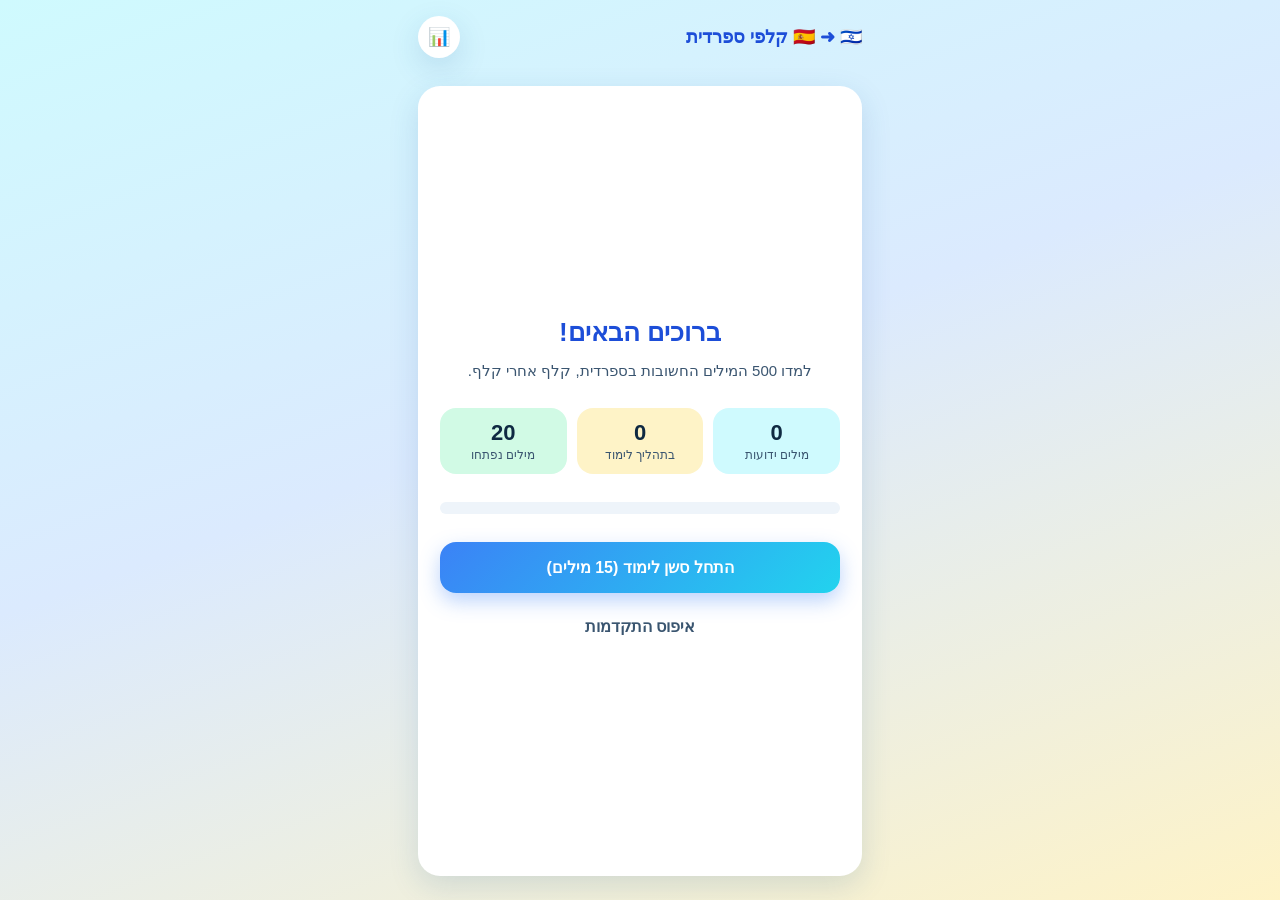
==== index.html @ e7d48651 "Add Spanish pronunciation via text-to-speech Each card now reads the Spanish word aloud automaticall" ====
<!DOCTYPE html>
<html lang="he" dir="rtl">
<head>
<meta charset="UTF-8">
<meta name="viewport" content="width=device-width, initial-scale=1.0, maximum-scale=1.0, user-scalable=no, viewport-fit=cover">
<meta name="theme-color" content="#2196F3">
<meta name="mobile-web-app-capable" content="yes">
<meta name="apple-mobile-web-app-capable" content="yes">
<meta name="apple-mobile-web-app-status-bar-style" content="black-translucent">
<meta name="apple-mobile-web-app-title" content="קלפי ספרדית">
<title>קלפי ספרדית - למידת 500 מילים</title>
<link rel="manifest" href="manifest.json">
<link rel="icon" href="icons/icon-192.png" type="image/png">
<link rel="apple-touch-icon" href="icons/icon-192.png">
<link rel="stylesheet" href="css/style.css">
</head>
<body>

<div id="app">

  <header class="topbar">
    <div class="brand">🇪🇸 ➜ 🇮🇱 קלפי ספרדית</div>
    <button id="statsBtn" class="icon-btn" aria-label="סטטיסטיקה">📊</button>
  </header>

  <!-- Home / start screen -->
  <section id="screen-home" class="screen active">
    <div class="hero-card">
      <h1>ברוכים הבאים!</h1>
      <p>למדו 500 המילים החשובות בספרדית, קלף אחרי קלף.</p>
      <div class="home-stats">
        <div class="stat-pill pill-cyan">
          <span class="stat-num" id="homeMastered">0</span>
          <span class="stat-label">מילים ידועות</span>
        </div>
        <div class="stat-pill pill-yellow">
          <span class="stat-num" id="homeInProgress">0</span>
          <span class="stat-label">בתהליך לימוד</span>
        </div>
        <div class="stat-pill pill-green">
          <span class="stat-num" id="homeUnlocked">0</span>
          <span class="stat-label">מילים נפתחו</span>
        </div>
      </div>
      <div class="progress-track" aria-hidden="true">
        <div class="progress-fill" id="homeProgressFill"></div>
      </div>
      <button id="startSessionBtn" class="btn btn-primary btn-big">התחל סשן לימוד (15 מילים)</button>
      <button id="resetBtn" class="btn btn-ghost">איפוס התקדמות</button>
    </div>
  </section>

  <!-- Session screen -->
  <section id="screen-session" class="screen">
    <div class="session-topline">
      <button id="exitSessionBtn" class="icon-btn" aria-label="יציאה">✕</button>
      <div class="session-progress-wrap">
        <div class="session-progress-track">
          <div class="session-progress-fill" id="sessionProgressFill"></div>
        </div>
        <div class="session-progress-text"><span id="sessionDone">0</span>/<span id="sessionTotal">15</span> הושלמו</div>
      </div>
      <div class="streak-badge" id="streakBadge">🔥 0</div>
    </div>

    <div class="card-stage">
      <div class="flashcard" id="flashcard">
        <div class="card-face card-front">
          <span class="card-lang-tag tag-blue">ES</span>
          <button id="speakBtn" class="speak-btn" aria-label="השמע הגייה">🔊</button>
          <div class="card-word" id="wordEs">palabra</div>
          <div class="tap-hint">הקש כדי לראות את התרגום 👆</div>
        </div>
        <div class="card-face card-back">
          <span class="card-lang-tag tag-yellow">HE</span>
          <div class="card-word" id="wordHe">מילה</div>
          <div class="card-mastery" id="cardMastery"></div>
        </div>
      </div>
    </div>

    <div class="answer-buttons" id="answerButtons">
      <button id="btnWrong" class="btn btn-wrong">❌ טעיתי</button>
      <button id="btnCorrect" class="btn btn-correct">✅ ידעתי!</button>
    </div>
  </section>

  <!-- Session complete screen -->
  <section id="screen-complete" class="screen">
    <div class="hero-card complete-card">
      <div class="complete-emoji">🎉</div>
      <h1>כל הכבוד!</h1>
      <p>סיימת סשן לימוד של 15 מילים.</p>
      <div class="home-stats">
        <div class="stat-pill pill-green">
          <span class="stat-num" id="doneCorrectFirst">0</span>
          <span class="stat-label">נכון בפעם הראשונה</span>
        </div>
        <div class="stat-pill pill-cyan">
          <span class="stat-num" id="doneMasteredNow">0</span>
          <span class="stat-label">מילים חדשות שנלמדו לגמרי</span>
        </div>
      </div>
      <button id="nextSessionBtn" class="btn btn-primary btn-big">סשן נוסף</button>
      <button id="backHomeBtn" class="btn btn-ghost">חזרה למסך הבית</button>
    </div>
  </section>

  <!-- Stats modal -->
  <div id="statsModal" class="modal">
    <div class="modal-card">
      <button id="closeStats" class="icon-btn modal-close" aria-label="סגור">✕</button>
      <h2>ההתקדמות שלי</h2>
      <div class="stats-grid" id="statsGrid"></div>
      <div class="legend">
        <span><i class="dot dot-green"></i> ידוע (5/5)</span>
        <span><i class="dot dot-yellow"></i> בתהליך</span>
        <span><i class="dot dot-blue"></i> טרם נפתח</span>
      </div>
    </div>
  </div>

</div>

<script src="js/words.js"></script>
<script src="js/app.js"></script>
</body>
</html>
---- css/style.css ----
:root {
  --cyan: #22d3ee;
  --cyan-light: #cffafe;
  --blue: #3b82f6;
  --blue-light: #dbeafe;
  --blue-dark: #1d4ed8;
  --yellow: #fbbf24;
  --yellow-light: #fef3c7;
  --amber: #f59e0b;
  --green: #34d399;
  --green-light: #d1fae5;
  --green-dark: #059669;
  --ink: #0f2942;
  --ink-soft: #3a5570;
  --white: #ffffff;
  --radius: 22px;
  --shadow: 0 10px 30px rgba(30, 90, 150, 0.15);
}

* { box-sizing: border-box; }

html, body {
  margin: 0;
  padding: 0;
  height: 100%;
  overscroll-behavior: none;
  -webkit-tap-highlight-color: transparent;
}

body {
  font-family: "Segoe UI", "Assistant", "Heebo", Arial, sans-serif;
  background: linear-gradient(160deg, var(--cyan-light) 0%, var(--blue-light) 45%, var(--yellow-light) 100%);
  color: var(--ink);
  min-height: 100vh;
  min-height: 100dvh;
  direction: rtl;
}

#app {
  max-width: 480px;
  margin: 0 auto;
  min-height: 100vh;
  min-height: 100dvh;
  display: flex;
  flex-direction: column;
  padding: env(safe-area-inset-top) env(safe-area-inset-right) env(safe-area-inset-bottom) env(safe-area-inset-left);
}

.topbar {
  display: flex;
  align-items: center;
  justify-content: space-between;
  padding: 16px 18px 6px;
}

.brand {
  font-weight: 800;
  font-size: 18px;
  color: var(--blue-dark);
}

.icon-btn {
  background: var(--white);
  border: none;
  border-radius: 50%;
  width: 42px;
  height: 42px;
  font-size: 18px;
  box-shadow: var(--shadow);
  cursor: pointer;
  display: flex;
  align-items: center;
  justify-content: center;
}

.screen {
  display: none;
  flex: 1;
  flex-direction: column;
  padding: 10px 18px 24px;
}
.screen.active { display: flex; }

.hero-card {
  background: var(--white);
  border-radius: var(--radius);
  box-shadow: var(--shadow);
  padding: 28px 22px;
  margin-top: 12px;
  text-align: center;
  flex: 1;
  display: flex;
  flex-direction: column;
  justify-content: center;
  gap: 14px;
}

.hero-card h1 { margin: 0; font-size: 26px; color: var(--blue-dark); }
.hero-card p { margin: 0 0 6px; color: var(--ink-soft); font-size: 15px; }

.home-stats {
  display: flex;
  gap: 10px;
  justify-content: center;
  flex-wrap: wrap;
  margin: 8px 0;
}

.stat-pill {
  flex: 1;
  min-width: 96px;
  border-radius: 16px;
  padding: 12px 8px;
  display: flex;
  flex-direction: column;
  align-items: center;
  gap: 2px;
}
.pill-cyan { background: var(--cyan-light); }
.pill-yellow { background: var(--yellow-light); }
.pill-green { background: var(--green-light); }

.stat-num { font-size: 22px; font-weight: 800; color: var(--ink); }
.stat-label { font-size: 12px; color: var(--ink-soft); }

.progress-track {
  height: 12px;
  background: #eef4fa;
  border-radius: 8px;
  overflow: hidden;
  margin: 6px 0 14px;
}
.progress-fill {
  height: 100%;
  width: 0%;
  background: linear-gradient(90deg, var(--cyan), var(--green));
  border-radius: 8px;
  transition: width .5s ease;
}

.btn {
  border: none;
  border-radius: 16px;
  padding: 16px 20px;
  font-size: 16px;
  font-weight: 700;
  cursor: pointer;
  transition: transform .12s ease, filter .12s ease;
}
.btn:active { transform: scale(0.97); }

.btn-primary {
  background: linear-gradient(135deg, var(--blue), var(--cyan));
  color: var(--white);
  box-shadow: 0 8px 20px rgba(59,130,246,0.35);
}
.btn-big { width: 100%; }

.btn-ghost {
  background: transparent;
  color: var(--ink-soft);
  font-weight: 600;
  padding: 10px;
}

/* Session screen */
.session-topline {
  display: flex;
  align-items: center;
  gap: 10px;
  margin: 6px 0 18px;
}

.session-progress-wrap { flex: 1; }
.session-progress-track {
  height: 10px;
  background: var(--white);
  border-radius: 8px;
  overflow: hidden;
  box-shadow: inset 0 0 0 1px rgba(0,0,0,0.04);
}
.session-progress-fill {
  height: 100%;
  width: 0%;
  background: linear-gradient(90deg, var(--green), var(--cyan));
  transition: width .4s ease;
}
.session-progress-text {
  font-size: 12px;
  color: var(--ink-soft);
  margin-top: 4px;
  text-align: center;
}

.streak-badge {
  background: var(--yellow-light);
  color: #92400e;
  font-weight: 800;
  border-radius: 14px;
  padding: 8px 12px;
  font-size: 14px;
  white-space: nowrap;
}

.card-stage {
  flex: 1;
  display: flex;
  align-items: center;
  justify-content: center;
  perspective: 1200px;
  min-height: 320px;
}

.flashcard {
  width: 100%;
  max-width: 340px;
  height: 320px;
  position: relative;
  transform-style: preserve-3d;
  transition: transform .5s cubic-bezier(.4,.2,.2,1);
  cursor: pointer;
}
.flashcard.flipped { transform: rotateY(180deg); }
.flashcard.no-transition { transition: none; }

.card-face {
  position: absolute;
  inset: 0;
  border-radius: var(--radius);
  backface-visibility: hidden;
  display: flex;
  flex-direction: column;
  align-items: center;
  justify-content: center;
  padding: 24px;
  box-shadow: var(--shadow);
  text-align: center;
}

.card-front {
  background: linear-gradient(160deg, var(--blue) 0%, var(--cyan) 100%);
  color: var(--white);
}
.card-back {
  background: linear-gradient(160deg, var(--green) 0%, var(--yellow) 100%);
  color: #123;
  transform: rotateY(180deg);
}

.card-lang-tag {
  position: absolute;
  top: 18px;
  right: 18px;
  font-size: 12px;
  font-weight: 800;
  padding: 4px 10px;
  border-radius: 20px;
  background: rgba(255,255,255,0.35);
  letter-spacing: 1px;
}

.card-word {
  font-size: 34px;
  font-weight: 800;
  line-height: 1.3;
  word-break: break-word;
}

.speak-btn {
  position: absolute;
  top: 16px;
  left: 18px;
  border: none;
  background: rgba(255,255,255,0.35);
  color: inherit;
  font-size: 20px;
  width: 42px;
  height: 42px;
  border-radius: 50%;
  cursor: pointer;
  display: flex;
  align-items: center;
  justify-content: center;
}
.speak-btn:active { transform: scale(0.92); }
#wordEs { direction: ltr; }
#wordHe { direction: rtl; }

.tap-hint {
  position: absolute;
  bottom: 20px;
  font-size: 13px;
  opacity: 0.9;
}

.card-mastery {
  position: absolute;
  bottom: 18px;
  font-size: 13px;
  font-weight: 700;
  color: #14532d;
}

.answer-buttons {
  display: flex;
  gap: 12px;
  margin-top: 22px;
  visibility: hidden;
}
.answer-buttons.show { visibility: visible; }

.btn-wrong, .btn-correct {
  flex: 1;
  border-radius: 18px;
  padding: 18px 10px;
  font-size: 16px;
  font-weight: 800;
  border: none;
  cursor: pointer;
}
.btn-wrong {
  background: var(--yellow-light);
  color: #92400e;
  border: 2px solid var(--amber);
}
.btn-correct {
  background: var(--green-light);
  color: var(--green-dark);
  border: 2px solid var(--green);
}
.btn-wrong:active, .btn-correct:active { transform: scale(0.96); }

/* Complete screen */
.complete-card { justify-content: center; }
.complete-emoji { font-size: 56px; }

/* Stats modal */
.modal {
  position: fixed;
  inset: 0;
  background: rgba(15,41,66,0.45);
  display: none;
  align-items: flex-end;
  justify-content: center;
  z-index: 50;
}
.modal.show { display: flex; }
.modal-card {
  background: var(--white);
  width: 100%;
  max-width: 480px;
  max-height: 82vh;
  border-radius: 24px 24px 0 0;
  padding: 20px;
  position: relative;
  overflow-y: auto;
}
.modal-close { position: absolute; left: 16px; top: 16px; }
.modal-card h2 { margin-top: 0; color: var(--blue-dark); text-align: center; }

.stats-grid {
  display: grid;
  grid-template-columns: repeat(auto-fill, minmax(56px, 1fr));
  gap: 6px;
  margin: 14px 0;
}
.word-cell {
  border-radius: 8px;
  padding: 6px 2px;
  font-size: 11px;
  text-align: center;
  color: #123;
  overflow: hidden;
  text-overflow: ellipsis;
  white-space: nowrap;
  direction: ltr;
}
.cell-mastered { background: var(--green-light); color: var(--green-dark); font-weight: 700; }
.cell-progress { background: var(--yellow-light); color: #92400e; font-weight: 700; }
.cell-locked { background: #eef4fa; color: #93a5b8; }

.legend {
  display: flex;
  gap: 14px;
  justify-content: center;
  font-size: 12px;
  color: var(--ink-soft);
  flex-wrap: wrap;
}
.dot { width: 10px; height: 10px; border-radius: 50%; display: inline-block; margin-left: 5px; }
.dot-green { background: var(--green); }
.dot-yellow { background: var(--yellow); }
.dot-blue { background: var(--blue); }

@media (max-width: 360px) {
  .card-word { font-size: 28px; }
  .flashcard { height: 280px; }
}
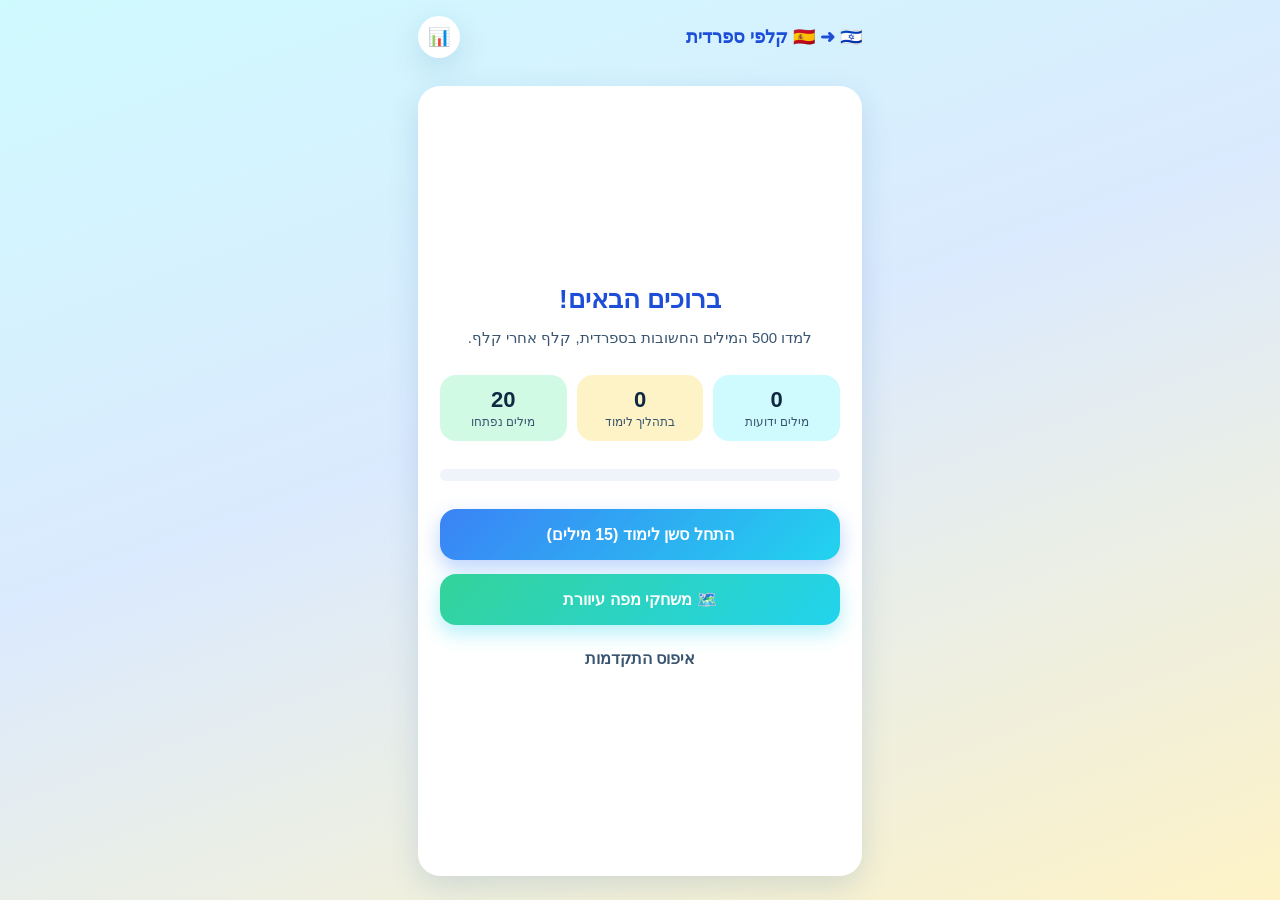
==== commit 3a93a64a: "Add blind-map geography game with 6 categories Adds a new game mode alongside the flashcards: pick a" ====
--- a/index.html
+++ b/index.html
@@ -46,7 +46,57 @@
         <div class="progress-fill" id="homeProgressFill"></div>
       </div>
       <button id="startSessionBtn" class="btn btn-primary btn-big">התחל סשן לימוד (15 מילים)</button>
+      <button id="openMapGamesBtn" class="btn btn-map btn-big">🗺️ משחקי מפה עיוורת</button>
       <button id="resetBtn" class="btn btn-ghost">איפוס התקדמות</button>
+    </div>
+  </section>
+
+  <!-- Map games: category picker -->
+  <section id="screen-map-categories" class="screen">
+    <div class="mapgame-topline">
+      <button id="mapCategoriesBackBtn" class="icon-btn" aria-label="חזרה">→</button>
+      <h1 class="mapgame-title">משחקי מפה עיוורת</h1>
+    </div>
+    <p class="mapgame-sub">בחרו קטגוריה כדי להתחיל</p>
+    <div class="map-category-grid" id="mapCategoryGrid"></div>
+  </section>
+
+  <!-- Map games: question screen -->
+  <section id="screen-map-game" class="screen">
+    <div class="mapgame-topline">
+      <button id="mapGameExitBtn" class="icon-btn" aria-label="יציאה">✕</button>
+      <div class="mapgame-headinfo">
+        <div class="mapgame-cat-name" id="mapGameCatName"></div>
+        <div class="mapgame-progress-text"><span id="mapGameSolved">0</span>/<span id="mapGameTotal">0</span> נפתרו</div>
+      </div>
+      <div class="mapgame-score-badge" id="mapGameScore">0 נק׳</div>
+    </div>
+    <div class="map-stage">
+      <svg id="mapSvg" class="map-svg" viewBox="0 0 1000 1000" preserveAspectRatio="xMidYMid meet"></svg>
+    </div>
+    <div class="map-question-area">
+      <div class="map-question-row">
+        <div class="map-question-text">מהו האזור המודגש במפה?</div>
+        <div class="map-feedback" id="mapFeedback"></div>
+      </div>
+      <div class="map-options-grid" id="mapOptionsGrid"></div>
+    </div>
+  </section>
+
+  <!-- Map games: category complete -->
+  <section id="screen-map-complete" class="screen">
+    <div class="hero-card complete-card">
+      <div class="complete-emoji">🏆</div>
+      <h1>כל הכבוד!</h1>
+      <p id="mapCompleteCatName"></p>
+      <div class="home-stats">
+        <div class="stat-pill pill-cyan">
+          <span class="stat-num" id="mapCompleteScore">0</span>
+          <span class="stat-label">נקודות בקטגוריה</span>
+        </div>
+      </div>
+      <button id="mapPlayAgainBtn" class="btn btn-primary btn-big">שחקו שוב</button>
+      <button id="mapBackToCategoriesBtn" class="btn btn-ghost">לקטגוריות המשחק</button>
     </div>
   </section>
 
@@ -124,5 +174,7 @@
 
 <script src="js/words.js"></script>
 <script src="js/app.js"></script>
+<script src="js/mapgame-data.js"></script>
+<script src="js/mapgame.js"></script>
 </body>
 </html>
--- a/css/style.css
+++ b/css/style.css
@@ -392,6 +392,135 @@
 .dot-yellow { background: var(--yellow); }
 .dot-blue { background: var(--blue); }
 
+/* Map games */
+.btn-map {
+  background: linear-gradient(135deg, var(--green), var(--cyan));
+  color: var(--white);
+  box-shadow: 0 8px 20px rgba(34,211,238,0.35);
+}
+
+.mapgame-topline {
+  display: flex;
+  align-items: center;
+  gap: 10px;
+  margin: 6px 0 6px;
+}
+.mapgame-title { margin: 0; font-size: 18px; color: var(--blue-dark); flex: 1; }
+.mapgame-sub { margin: 0 0 10px; color: var(--ink-soft); font-size: 13px; text-align: center; }
+
+.map-category-grid {
+  display: grid;
+  grid-template-columns: 1fr 1fr;
+  gap: 12px;
+}
+.map-cat-card {
+  border: none;
+  border-radius: 18px;
+  padding: 16px 10px;
+  text-align: center;
+  cursor: pointer;
+  box-shadow: var(--shadow);
+  display: flex;
+  flex-direction: column;
+  align-items: center;
+  gap: 6px;
+  color: var(--ink);
+}
+.map-cat-card:active { transform: scale(0.97); }
+.map-cat-emoji { font-size: 28px; }
+.map-cat-name { font-weight: 800; font-size: 14px; }
+.map-cat-progress { font-size: 11px; color: var(--ink-soft); }
+.cat-cyan { background: var(--cyan-light); }
+.cat-blue { background: var(--blue-light); }
+.cat-yellow { background: var(--yellow-light); }
+.cat-green { background: var(--green-light); }
+
+.mapgame-headinfo { flex: 1; text-align: center; }
+.mapgame-cat-name { font-weight: 800; font-size: 15px; color: var(--blue-dark); }
+.mapgame-progress-text { font-size: 11px; color: var(--ink-soft); }
+.mapgame-score-badge {
+  background: var(--yellow-light);
+  color: #92400e;
+  font-weight: 800;
+  border-radius: 14px;
+  padding: 8px 12px;
+  font-size: 13px;
+  white-space: nowrap;
+}
+
+#screen-map-game { overflow-y: auto; }
+.map-stage {
+  background: var(--white);
+  border-radius: var(--radius);
+  box-shadow: var(--shadow);
+  padding: 10px;
+  margin: 8px 0;
+  height: 42vh;
+  min-height: 220px;
+  max-height: 420px;
+  display: flex;
+  flex: 0 0 auto;
+}
+.map-svg { width: 100%; height: 100%; display: block; }
+
+.map-region { fill: #dbeafe; stroke: #ffffff; stroke-width: 1.2; transition: fill .2s ease; }
+.map-region.is-solved { fill: var(--green-light); }
+.map-region.is-target {
+  fill: var(--cyan);
+  stroke: var(--blue-dark);
+  stroke-width: 3;
+  animation: mapPulse 1.1s ease-in-out infinite;
+}
+@keyframes mapPulse {
+  0%, 100% { fill-opacity: 1; }
+  50% { fill-opacity: 0.65; }
+}
+.map-outline { fill: none; stroke: var(--blue-dark); stroke-width: 2; pointer-events: none; }
+.map-label {
+  font-size: 22px;
+  font-weight: 800;
+  fill: var(--green-dark);
+  text-anchor: middle;
+  paint-order: stroke;
+  stroke: #ffffff;
+  stroke-width: 5px;
+  pointer-events: none;
+}
+
+.map-question-area { padding-top: 4px; }
+.map-question-row {
+  display: flex;
+  align-items: center;
+  justify-content: space-between;
+  gap: 8px;
+  min-height: 26px;
+}
+.map-question-text { font-weight: 700; color: var(--ink); font-size: 14px; }
+.map-feedback { font-weight: 800; font-size: 14px; }
+.map-feedback.ok { color: var(--green-dark); }
+.map-feedback.bad { color: #b45309; }
+
+.map-options-grid {
+  display: grid;
+  grid-template-columns: 1fr 1fr;
+  gap: 8px;
+  margin-top: 10px;
+}
+.map-option-btn {
+  border: 2px solid var(--blue-light);
+  background: var(--white);
+  border-radius: 14px;
+  padding: 12px 8px;
+  font-size: 14px;
+  font-weight: 700;
+  color: var(--ink);
+  cursor: pointer;
+}
+.map-option-btn:active { transform: scale(0.96); }
+.map-option-btn.correct { background: var(--green-light); border-color: var(--green); color: var(--green-dark); }
+.map-option-btn.wrong { background: var(--yellow-light); border-color: var(--amber); color: #92400e; }
+.map-option-btn.disabled { opacity: 0.5; pointer-events: none; }
+
 @media (max-width: 360px) {
   .card-word { font-size: 28px; }
   .flashcard { height: 280px; }
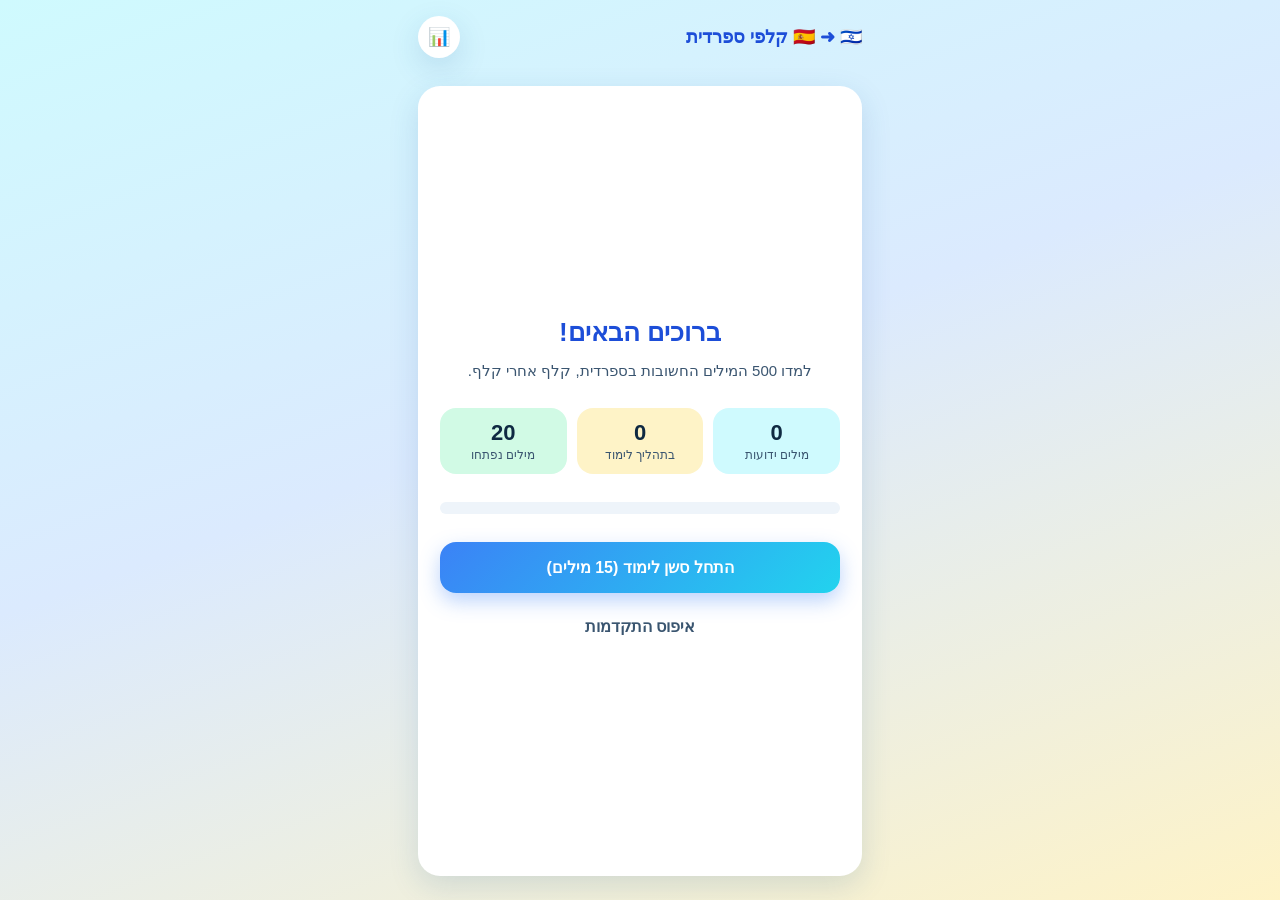
==== commit 4cc1e61b: "Split the map game into its own standalone app at /map-game/ The blind-map game is now fully indepen" ====
--- a/index.html
+++ b/index.html
@@ -46,57 +46,7 @@
         <div class="progress-fill" id="homeProgressFill"></div>
       </div>
       <button id="startSessionBtn" class="btn btn-primary btn-big">התחל סשן לימוד (15 מילים)</button>
-      <button id="openMapGamesBtn" class="btn btn-map btn-big">🗺️ משחקי מפה עיוורת</button>
       <button id="resetBtn" class="btn btn-ghost">איפוס התקדמות</button>
-    </div>
-  </section>
-
-  <!-- Map games: category picker -->
-  <section id="screen-map-categories" class="screen">
-    <div class="mapgame-topline">
-      <button id="mapCategoriesBackBtn" class="icon-btn" aria-label="חזרה">→</button>
-      <h1 class="mapgame-title">משחקי מפה עיוורת</h1>
-    </div>
-    <p class="mapgame-sub">בחרו קטגוריה כדי להתחיל</p>
-    <div class="map-category-grid" id="mapCategoryGrid"></div>
-  </section>
-
-  <!-- Map games: question screen -->
-  <section id="screen-map-game" class="screen">
-    <div class="mapgame-topline">
-      <button id="mapGameExitBtn" class="icon-btn" aria-label="יציאה">✕</button>
-      <div class="mapgame-headinfo">
-        <div class="mapgame-cat-name" id="mapGameCatName"></div>
-        <div class="mapgame-progress-text"><span id="mapGameSolved">0</span>/<span id="mapGameTotal">0</span> נפתרו</div>
-      </div>
-      <div class="mapgame-score-badge" id="mapGameScore">0 נק׳</div>
-    </div>
-    <div class="map-stage">
-      <svg id="mapSvg" class="map-svg" viewBox="0 0 1000 1000" preserveAspectRatio="xMidYMid meet"></svg>
-    </div>
-    <div class="map-question-area">
-      <div class="map-question-row">
-        <div class="map-question-text">מהו האזור המודגש במפה?</div>
-        <div class="map-feedback" id="mapFeedback"></div>
-      </div>
-      <div class="map-options-grid" id="mapOptionsGrid"></div>
-    </div>
-  </section>
-
-  <!-- Map games: category complete -->
-  <section id="screen-map-complete" class="screen">
-    <div class="hero-card complete-card">
-      <div class="complete-emoji">🏆</div>
-      <h1>כל הכבוד!</h1>
-      <p id="mapCompleteCatName"></p>
-      <div class="home-stats">
-        <div class="stat-pill pill-cyan">
-          <span class="stat-num" id="mapCompleteScore">0</span>
-          <span class="stat-label">נקודות בקטגוריה</span>
-        </div>
-      </div>
-      <button id="mapPlayAgainBtn" class="btn btn-primary btn-big">שחקו שוב</button>
-      <button id="mapBackToCategoriesBtn" class="btn btn-ghost">לקטגוריות המשחק</button>
     </div>
   </section>
 
@@ -174,7 +124,5 @@
 
 <script src="js/words.js"></script>
 <script src="js/app.js"></script>
-<script src="js/mapgame-data.js"></script>
-<script src="js/mapgame.js"></script>
 </body>
 </html>
--- a/css/style.css
+++ b/css/style.css
@@ -392,135 +392,6 @@
 .dot-yellow { background: var(--yellow); }
 .dot-blue { background: var(--blue); }
 
-/* Map games */
-.btn-map {
-  background: linear-gradient(135deg, var(--green), var(--cyan));
-  color: var(--white);
-  box-shadow: 0 8px 20px rgba(34,211,238,0.35);
-}
-
-.mapgame-topline {
-  display: flex;
-  align-items: center;
-  gap: 10px;
-  margin: 6px 0 6px;
-}
-.mapgame-title { margin: 0; font-size: 18px; color: var(--blue-dark); flex: 1; }
-.mapgame-sub { margin: 0 0 10px; color: var(--ink-soft); font-size: 13px; text-align: center; }
-
-.map-category-grid {
-  display: grid;
-  grid-template-columns: 1fr 1fr;
-  gap: 12px;
-}
-.map-cat-card {
-  border: none;
-  border-radius: 18px;
-  padding: 16px 10px;
-  text-align: center;
-  cursor: pointer;
-  box-shadow: var(--shadow);
-  display: flex;
-  flex-direction: column;
-  align-items: center;
-  gap: 6px;
-  color: var(--ink);
-}
-.map-cat-card:active { transform: scale(0.97); }
-.map-cat-emoji { font-size: 28px; }
-.map-cat-name { font-weight: 800; font-size: 14px; }
-.map-cat-progress { font-size: 11px; color: var(--ink-soft); }
-.cat-cyan { background: var(--cyan-light); }
-.cat-blue { background: var(--blue-light); }
-.cat-yellow { background: var(--yellow-light); }
-.cat-green { background: var(--green-light); }
-
-.mapgame-headinfo { flex: 1; text-align: center; }
-.mapgame-cat-name { font-weight: 800; font-size: 15px; color: var(--blue-dark); }
-.mapgame-progress-text { font-size: 11px; color: var(--ink-soft); }
-.mapgame-score-badge {
-  background: var(--yellow-light);
-  color: #92400e;
-  font-weight: 800;
-  border-radius: 14px;
-  padding: 8px 12px;
-  font-size: 13px;
-  white-space: nowrap;
-}
-
-#screen-map-game { overflow-y: auto; }
-.map-stage {
-  background: var(--white);
-  border-radius: var(--radius);
-  box-shadow: var(--shadow);
-  padding: 10px;
-  margin: 8px 0;
-  height: 42vh;
-  min-height: 220px;
-  max-height: 420px;
-  display: flex;
-  flex: 0 0 auto;
-}
-.map-svg { width: 100%; height: 100%; display: block; }
-
-.map-region { fill: #dbeafe; stroke: #ffffff; stroke-width: 1.2; transition: fill .2s ease; }
-.map-region.is-solved { fill: var(--green-light); }
-.map-region.is-target {
-  fill: var(--cyan);
-  stroke: var(--blue-dark);
-  stroke-width: 3;
-  animation: mapPulse 1.1s ease-in-out infinite;
-}
-@keyframes mapPulse {
-  0%, 100% { fill-opacity: 1; }
-  50% { fill-opacity: 0.65; }
-}
-.map-outline { fill: none; stroke: var(--blue-dark); stroke-width: 2; pointer-events: none; }
-.map-label {
-  font-size: 22px;
-  font-weight: 800;
-  fill: var(--green-dark);
-  text-anchor: middle;
-  paint-order: stroke;
-  stroke: #ffffff;
-  stroke-width: 5px;
-  pointer-events: none;
-}
-
-.map-question-area { padding-top: 4px; }
-.map-question-row {
-  display: flex;
-  align-items: center;
-  justify-content: space-between;
-  gap: 8px;
-  min-height: 26px;
-}
-.map-question-text { font-weight: 700; color: var(--ink); font-size: 14px; }
-.map-feedback { font-weight: 800; font-size: 14px; }
-.map-feedback.ok { color: var(--green-dark); }
-.map-feedback.bad { color: #b45309; }
-
-.map-options-grid {
-  display: grid;
-  grid-template-columns: 1fr 1fr;
-  gap: 8px;
-  margin-top: 10px;
-}
-.map-option-btn {
-  border: 2px solid var(--blue-light);
-  background: var(--white);
-  border-radius: 14px;
-  padding: 12px 8px;
-  font-size: 14px;
-  font-weight: 700;
-  color: var(--ink);
-  cursor: pointer;
-}
-.map-option-btn:active { transform: scale(0.96); }
-.map-option-btn.correct { background: var(--green-light); border-color: var(--green); color: var(--green-dark); }
-.map-option-btn.wrong { background: var(--yellow-light); border-color: var(--amber); color: #92400e; }
-.map-option-btn.disabled { opacity: 0.5; pointer-events: none; }
-
 @media (max-width: 360px) {
   .card-word { font-size: 28px; }
   .flashcard { height: 280px; }
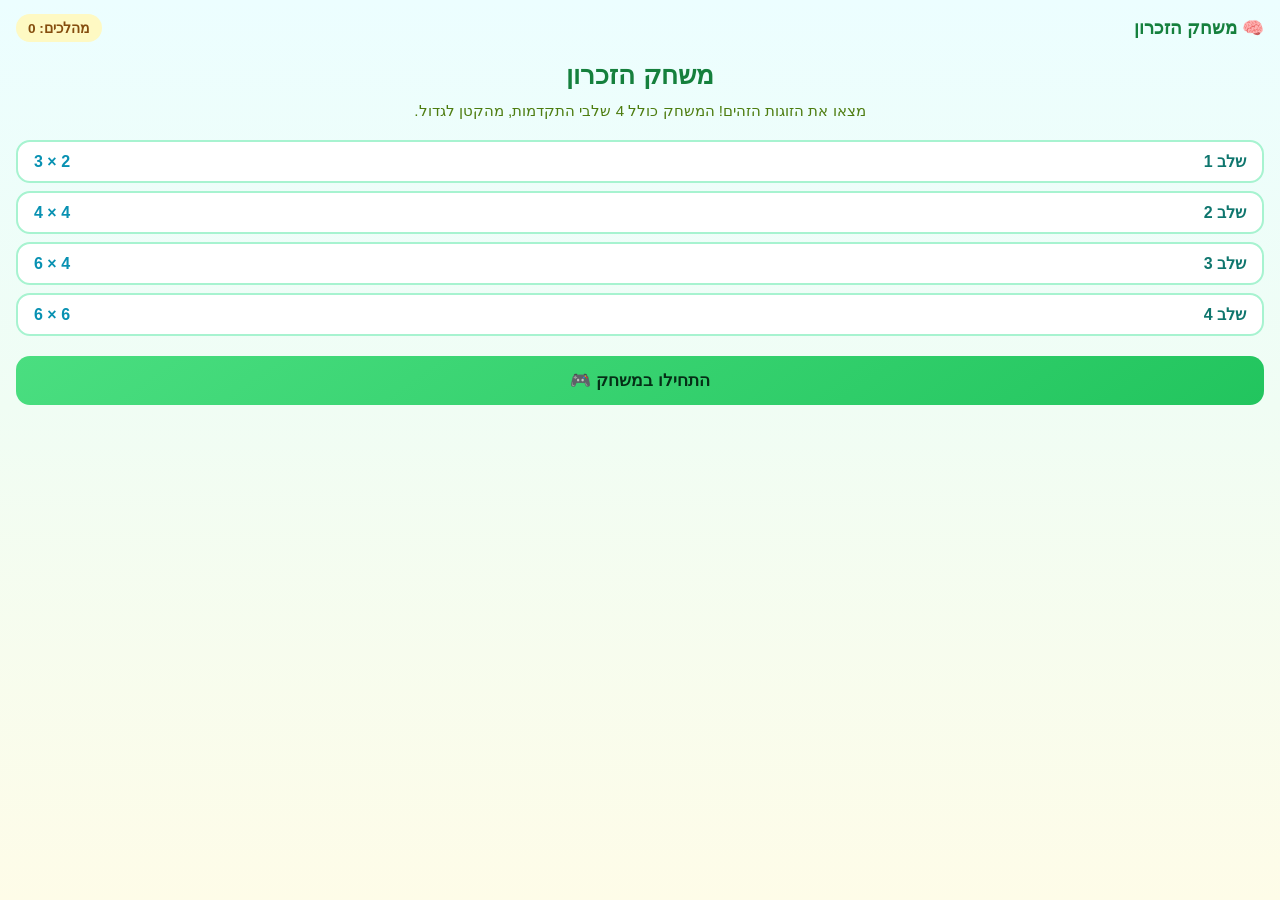
==== commit 242d15ec: "Separate memory game into its own standalone app Remove the Spanish flashcard app files (index.html," ====
--- a/index.html
+++ b/index.html
@@ -3,12 +3,12 @@
 <head>
 <meta charset="UTF-8">
 <meta name="viewport" content="width=device-width, initial-scale=1.0, maximum-scale=1.0, user-scalable=no, viewport-fit=cover">
-<meta name="theme-color" content="#2196F3">
+<meta name="theme-color" content="#22c55e">
 <meta name="mobile-web-app-capable" content="yes">
 <meta name="apple-mobile-web-app-capable" content="yes">
 <meta name="apple-mobile-web-app-status-bar-style" content="black-translucent">
-<meta name="apple-mobile-web-app-title" content="קלפי ספרדית">
-<title>קלפי ספרדית - למידת 500 מילים</title>
+<meta name="apple-mobile-web-app-title" content="משחק הזכרון">
+<title>משחק הזכרון</title>
 <link rel="manifest" href="manifest.json">
 <link rel="icon" href="icons/icon-192.png" type="image/png">
 <link rel="apple-touch-icon" href="icons/icon-192.png">
@@ -19,110 +19,47 @@
 <div id="app">
 
   <header class="topbar">
-    <div class="brand">🇪🇸 ➜ 🇮🇱 קלפי ספרדית</div>
-    <button id="statsBtn" class="icon-btn" aria-label="סטטיסטיקה">📊</button>
+    <div class="brand">🧠 משחק הזכרון</div>
+    <div class="moves-pill">מהלכים: <span id="movesVal">0</span></div>
   </header>
 
-  <!-- Home / start screen -->
+  <!-- Home screen -->
   <section id="screen-home" class="screen active">
     <div class="hero-card">
-      <h1>ברוכים הבאים!</h1>
-      <p>למדו 500 המילים החשובות בספרדית, קלף אחרי קלף.</p>
-      <div class="home-stats">
-        <div class="stat-pill pill-cyan">
-          <span class="stat-num" id="homeMastered">0</span>
-          <span class="stat-label">מילים ידועות</span>
-        </div>
-        <div class="stat-pill pill-yellow">
-          <span class="stat-num" id="homeInProgress">0</span>
-          <span class="stat-label">בתהליך לימוד</span>
-        </div>
-        <div class="stat-pill pill-green">
-          <span class="stat-num" id="homeUnlocked">0</span>
-          <span class="stat-label">מילים נפתחו</span>
-        </div>
-      </div>
-      <div class="progress-track" aria-hidden="true">
-        <div class="progress-fill" id="homeProgressFill"></div>
-      </div>
-      <button id="startSessionBtn" class="btn btn-primary btn-big">התחל סשן לימוד (15 מילים)</button>
-      <button id="resetBtn" class="btn btn-ghost">איפוס התקדמות</button>
+      <h1>משחק הזכרון</h1>
+      <p>מצאו את הזוגות הזהים! המשחק כולל 4 שלבי התקדמות, מהקטן לגדול.</p>
+      <div class="stage-list" id="stageList"></div>
+      <button id="startBtn" class="btn btn-primary btn-big">התחילו במשחק 🎮</button>
     </div>
   </section>
 
-  <!-- Session screen -->
-  <section id="screen-session" class="screen">
-    <div class="session-topline">
-      <button id="exitSessionBtn" class="icon-btn" aria-label="יציאה">✕</button>
-      <div class="session-progress-wrap">
-        <div class="session-progress-track">
-          <div class="session-progress-fill" id="sessionProgressFill"></div>
-        </div>
-        <div class="session-progress-text"><span id="sessionDone">0</span>/<span id="sessionTotal">15</span> הושלמו</div>
-      </div>
-      <div class="streak-badge" id="streakBadge">🔥 0</div>
+  <!-- Game screen -->
+  <section id="screen-game" class="screen">
+    <div class="game-topline">
+      <button id="exitGameBtn" class="icon-btn" aria-label="יציאה">✕</button>
+      <div class="stage-label" id="stageLabel"></div>
+      <div class="pairs-label"><span id="pairsFoundVal">0</span>/<span id="pairsTotalVal">0</span> זוגות</div>
     </div>
 
-    <div class="card-stage">
-      <div class="flashcard" id="flashcard">
-        <div class="card-face card-front">
-          <span class="card-lang-tag tag-blue">ES</span>
-          <button id="speakBtn" class="speak-btn" aria-label="השמע הגייה">🔊</button>
-          <div class="card-word" id="wordEs">palabra</div>
-          <div class="tap-hint">הקש כדי לראות את התרגום 👆</div>
-        </div>
-        <div class="card-face card-back">
-          <span class="card-lang-tag tag-yellow">HE</span>
-          <div class="card-word" id="wordHe">מילה</div>
-          <div class="card-mastery" id="cardMastery"></div>
-        </div>
-      </div>
-    </div>
-
-    <div class="answer-buttons" id="answerButtons">
-      <button id="btnWrong" class="btn btn-wrong">❌ טעיתי</button>
-      <button id="btnCorrect" class="btn btn-correct">✅ ידעתי!</button>
-    </div>
+    <div class="board" id="board"></div>
   </section>
 
-  <!-- Session complete screen -->
-  <section id="screen-complete" class="screen">
-    <div class="hero-card complete-card">
-      <div class="complete-emoji">🎉</div>
-      <h1>כל הכבוד!</h1>
-      <p>סיימת סשן לימוד של 15 מילים.</p>
-      <div class="home-stats">
-        <div class="stat-pill pill-green">
-          <span class="stat-num" id="doneCorrectFirst">0</span>
-          <span class="stat-label">נכון בפעם הראשונה</span>
-        </div>
-        <div class="stat-pill pill-cyan">
-          <span class="stat-num" id="doneMasteredNow">0</span>
-          <span class="stat-label">מילים חדשות שנלמדו לגמרי</span>
-        </div>
-      </div>
-      <button id="nextSessionBtn" class="btn btn-primary btn-big">סשן נוסף</button>
-      <button id="backHomeBtn" class="btn btn-ghost">חזרה למסך הבית</button>
-    </div>
-  </section>
-
-  <!-- Stats modal -->
-  <div id="statsModal" class="modal">
-    <div class="modal-card">
-      <button id="closeStats" class="icon-btn modal-close" aria-label="סגור">✕</button>
-      <h2>ההתקדמות שלי</h2>
-      <div class="stats-grid" id="statsGrid"></div>
-      <div class="legend">
-        <span><i class="dot dot-green"></i> ידוע (5/5)</span>
-        <span><i class="dot dot-yellow"></i> בתהליך</span>
-        <span><i class="dot dot-blue"></i> טרם נפתח</span>
+  <!-- Result overlay -->
+  <div id="resultOverlay" class="overlay">
+    <div class="result-card">
+      <div class="result-emoji" id="resultEmoji">🎉</div>
+      <h2 id="resultTitle">כל הכבוד!</h2>
+      <p id="resultText"></p>
+      <div class="result-actions">
+        <button id="nextStageBtn" class="btn btn-primary btn-big">לשלב הבא</button>
+        <button id="backHomeBtn" class="btn btn-ghost">חזרה לתפריט</button>
       </div>
     </div>
   </div>
 
 </div>
 
-<script src="js/words.js"></script>
-<script src="js/app.js"></script>
+<script src="js/memory-data.js"></script>
+<script src="js/memory-game.js"></script>
 </body>
 </html>
--- a/css/style.css
+++ b/css/style.css
@@ -1,398 +1,263 @@
-:root {
-  --cyan: #22d3ee;
-  --cyan-light: #cffafe;
-  --blue: #3b82f6;
-  --blue-light: #dbeafe;
-  --blue-dark: #1d4ed8;
-  --yellow: #fbbf24;
-  --yellow-light: #fef3c7;
-  --amber: #f59e0b;
-  --green: #34d399;
-  --green-light: #d1fae5;
-  --green-dark: #059669;
-  --ink: #0f2942;
-  --ink-soft: #3a5570;
-  --white: #ffffff;
-  --radius: 22px;
-  --shadow: 0 10px 30px rgba(30, 90, 150, 0.15);
-}
-
-* { box-sizing: border-box; }
+* {
+  box-sizing: border-box;
+  -webkit-tap-highlight-color: transparent;
+}
 
 html, body {
   margin: 0;
   padding: 0;
   height: 100%;
+  background: #f0fdf4;
+  color: #14532d;
+  font-family: -apple-system, BlinkMacSystemFont, "Segoe UI", Roboto, Arial, sans-serif;
   overscroll-behavior: none;
-  -webkit-tap-highlight-color: transparent;
-}
-
-body {
-  font-family: "Segoe UI", "Assistant", "Heebo", Arial, sans-serif;
-  background: linear-gradient(160deg, var(--cyan-light) 0%, var(--blue-light) 45%, var(--yellow-light) 100%);
-  color: var(--ink);
-  min-height: 100vh;
+}
+
+#app {
   min-height: 100dvh;
-  direction: rtl;
-}
-
-#app {
-  max-width: 480px;
-  margin: 0 auto;
-  min-height: 100vh;
-  min-height: 100dvh;
-  display: flex;
-  flex-direction: column;
-  padding: env(safe-area-inset-top) env(safe-area-inset-right) env(safe-area-inset-bottom) env(safe-area-inset-left);
+  display: flex;
+  flex-direction: column;
+  background: linear-gradient(180deg, #ecfeff 0%, #f0fdf4 45%, #fefce8 100%);
 }
 
 .topbar {
   display: flex;
   align-items: center;
   justify-content: space-between;
-  padding: 16px 18px 6px;
+  padding: 14px 16px;
+  padding-top: max(14px, env(safe-area-inset-top));
 }
 
 .brand {
-  font-weight: 800;
-  font-size: 18px;
-  color: var(--blue-dark);
-}
-
-.icon-btn {
-  background: var(--white);
-  border: none;
-  border-radius: 50%;
-  width: 42px;
-  height: 42px;
-  font-size: 18px;
-  box-shadow: var(--shadow);
-  cursor: pointer;
-  display: flex;
-  align-items: center;
-  justify-content: center;
+  font-size: 1.1rem;
+  font-weight: 800;
+  color: #15803d;
+}
+
+.moves-pill {
+  background: #fef9c3;
+  color: #854d0e;
+  border-radius: 999px;
+  padding: 6px 12px;
+  font-weight: 700;
+  font-size: 0.85rem;
 }
 
 .screen {
   display: none;
   flex: 1;
   flex-direction: column;
-  padding: 10px 18px 24px;
-}
-.screen.active { display: flex; }
+  padding: 0 16px 24px;
+}
+
+.screen.active {
+  display: flex;
+}
 
 .hero-card {
-  background: var(--white);
-  border-radius: var(--radius);
-  box-shadow: var(--shadow);
-  padding: 28px 22px;
-  margin-top: 12px;
+  display: flex;
+  flex-direction: column;
+  gap: 12px;
   text-align: center;
-  flex: 1;
-  display: flex;
-  flex-direction: column;
-  justify-content: center;
-  gap: 14px;
-}
-
-.hero-card h1 { margin: 0; font-size: 26px; color: var(--blue-dark); }
-.hero-card p { margin: 0 0 6px; color: var(--ink-soft); font-size: 15px; }
-
-.home-stats {
-  display: flex;
-  gap: 10px;
-  justify-content: center;
-  flex-wrap: wrap;
-  margin: 8px 0;
-}
-
-.stat-pill {
-  flex: 1;
-  min-width: 96px;
-  border-radius: 16px;
-  padding: 12px 8px;
-  display: flex;
-  flex-direction: column;
-  align-items: center;
-  gap: 2px;
-}
-.pill-cyan { background: var(--cyan-light); }
-.pill-yellow { background: var(--yellow-light); }
-.pill-green { background: var(--green-light); }
-
-.stat-num { font-size: 22px; font-weight: 800; color: var(--ink); }
-.stat-label { font-size: 12px; color: var(--ink-soft); }
-
-.progress-track {
-  height: 12px;
-  background: #eef4fa;
-  border-radius: 8px;
-  overflow: hidden;
-  margin: 6px 0 14px;
-}
-.progress-fill {
-  height: 100%;
-  width: 0%;
-  background: linear-gradient(90deg, var(--cyan), var(--green));
-  border-radius: 8px;
-  transition: width .5s ease;
+}
+
+.hero-card h1 {
+  margin: 4px 0 0;
+  font-size: 1.6rem;
+  color: #15803d;
+}
+
+.hero-card > p {
+  margin: 0 0 4px;
+  color: #4d7c0f;
+  font-size: 0.95rem;
+}
+
+.stage-list {
+  display: flex;
+  flex-direction: column;
+  gap: 8px;
+  margin: 4px 0 8px;
+}
+
+.stage-row {
+  display: flex;
+  align-items: center;
+  justify-content: space-between;
+  background: #fff;
+  border: 2px solid #a7f3d0;
+  border-radius: 14px;
+  padding: 10px 16px;
+  font-weight: 700;
+  color: #0f766e;
+}
+
+.stage-row .stage-size {
+  color: #0891b2;
+  font-weight: 800;
 }
 
 .btn {
   border: none;
-  border-radius: 16px;
-  padding: 16px 20px;
-  font-size: 16px;
-  font-weight: 700;
+  border-radius: 14px;
+  padding: 14px 18px;
+  font-size: 1rem;
+  font-weight: 800;
   cursor: pointer;
-  transition: transform .12s ease, filter .12s ease;
-}
-.btn:active { transform: scale(0.97); }
+}
 
 .btn-primary {
-  background: linear-gradient(135deg, var(--blue), var(--cyan));
-  color: var(--white);
-  box-shadow: 0 8px 20px rgba(59,130,246,0.35);
-}
-.btn-big { width: 100%; }
+  background: linear-gradient(145deg, #4ade80, #22c55e);
+  color: #052e16;
+}
+
+.btn-big {
+  font-size: 1.05rem;
+}
 
 .btn-ghost {
   background: transparent;
-  color: var(--ink-soft);
-  font-weight: 600;
-  padding: 10px;
-}
-
-/* Session screen */
-.session-topline {
-  display: flex;
-  align-items: center;
-  gap: 10px;
-  margin: 6px 0 18px;
-}
-
-.session-progress-wrap { flex: 1; }
-.session-progress-track {
-  height: 10px;
-  background: var(--white);
-  border-radius: 8px;
-  overflow: hidden;
-  box-shadow: inset 0 0 0 1px rgba(0,0,0,0.04);
-}
-.session-progress-fill {
+  color: #0f766e;
+  border: 1px solid #67e8f9;
+}
+
+/* Game screen */
+.game-topline {
+  display: flex;
+  align-items: center;
+  justify-content: space-between;
+  padding: 6px 0 12px;
+}
+
+.icon-btn {
+  background: #fef9c3;
+  border: none;
+  color: #854d0e;
+  width: 36px;
+  height: 36px;
+  border-radius: 50%;
+  font-size: 1rem;
+  cursor: pointer;
+}
+
+.stage-label {
+  font-weight: 800;
+  font-size: 0.95rem;
+  color: #0f766e;
+}
+
+.pairs-label {
+  font-size: 0.85rem;
+  font-weight: 700;
+  color: #4d7c0f;
+}
+
+.board {
+  display: grid;
+  gap: 8px;
+  margin: 0 auto;
+  width: 100%;
+  max-width: 480px;
+}
+
+.card {
+  aspect-ratio: 1 / 1;
+  border-radius: 10px;
+  border: none;
+  cursor: pointer;
+  perspective: 600px;
+  padding: 0;
+  background: transparent;
+}
+
+.card-inner {
+  position: relative;
+  width: 100%;
   height: 100%;
-  width: 0%;
-  background: linear-gradient(90deg, var(--green), var(--cyan));
-  transition: width .4s ease;
-}
-.session-progress-text {
-  font-size: 12px;
-  color: var(--ink-soft);
-  margin-top: 4px;
-  text-align: center;
-}
-
-.streak-badge {
-  background: var(--yellow-light);
-  color: #92400e;
-  font-weight: 800;
-  border-radius: 14px;
-  padding: 8px 12px;
-  font-size: 14px;
-  white-space: nowrap;
-}
-
-.card-stage {
-  flex: 1;
-  display: flex;
-  align-items: center;
-  justify-content: center;
-  perspective: 1200px;
-  min-height: 320px;
-}
-
-.flashcard {
-  width: 100%;
-  max-width: 340px;
-  height: 320px;
-  position: relative;
+  transition: transform 0.35s ease;
   transform-style: preserve-3d;
-  transition: transform .5s cubic-bezier(.4,.2,.2,1);
-  cursor: pointer;
-}
-.flashcard.flipped { transform: rotateY(180deg); }
-.flashcard.no-transition { transition: none; }
+}
+
+.card.flipped .card-inner,
+.card.matched .card-inner {
+  transform: rotateY(180deg);
+}
 
 .card-face {
   position: absolute;
   inset: 0;
-  border-radius: var(--radius);
+  display: flex;
+  align-items: center;
+  justify-content: center;
+  border-radius: 10px;
   backface-visibility: hidden;
-  display: flex;
-  flex-direction: column;
-  align-items: center;
-  justify-content: center;
-  padding: 24px;
-  box-shadow: var(--shadow);
-  text-align: center;
+}
+
+.card-back {
+  background: linear-gradient(145deg, #22d3ee, #22c55e);
+  font-size: 1.2rem;
+}
+
+.card-back::after {
+  content: '?';
+  color: #ecfeff;
+  font-weight: 900;
 }
 
 .card-front {
-  background: linear-gradient(160deg, var(--blue) 0%, var(--cyan) 100%);
-  color: var(--white);
-}
-.card-back {
-  background: linear-gradient(160deg, var(--green) 0%, var(--yellow) 100%);
-  color: #123;
+  background: #fef9c3;
   transform: rotateY(180deg);
-}
-
-.card-lang-tag {
-  position: absolute;
-  top: 18px;
-  right: 18px;
-  font-size: 12px;
-  font-weight: 800;
-  padding: 4px 10px;
-  border-radius: 20px;
-  background: rgba(255,255,255,0.35);
-  letter-spacing: 1px;
-}
-
-.card-word {
-  font-size: 34px;
-  font-weight: 800;
-  line-height: 1.3;
-  word-break: break-word;
-}
-
-.speak-btn {
-  position: absolute;
-  top: 16px;
-  left: 18px;
-  border: none;
-  background: rgba(255,255,255,0.35);
-  color: inherit;
-  font-size: 20px;
-  width: 42px;
-  height: 42px;
-  border-radius: 50%;
-  cursor: pointer;
-  display: flex;
-  align-items: center;
-  justify-content: center;
-}
-.speak-btn:active { transform: scale(0.92); }
-#wordEs { direction: ltr; }
-#wordHe { direction: rtl; }
-
-.tap-hint {
-  position: absolute;
-  bottom: 20px;
-  font-size: 13px;
-  opacity: 0.9;
-}
-
-.card-mastery {
-  position: absolute;
-  bottom: 18px;
-  font-size: 13px;
-  font-weight: 700;
-  color: #14532d;
-}
-
-.answer-buttons {
-  display: flex;
-  gap: 12px;
-  margin-top: 22px;
-  visibility: hidden;
-}
-.answer-buttons.show { visibility: visible; }
-
-.btn-wrong, .btn-correct {
-  flex: 1;
-  border-radius: 18px;
-  padding: 18px 10px;
-  font-size: 16px;
-  font-weight: 800;
-  border: none;
-  cursor: pointer;
-}
-.btn-wrong {
-  background: var(--yellow-light);
-  color: #92400e;
-  border: 2px solid var(--amber);
-}
-.btn-correct {
-  background: var(--green-light);
-  color: var(--green-dark);
-  border: 2px solid var(--green);
-}
-.btn-wrong:active, .btn-correct:active { transform: scale(0.96); }
-
-/* Complete screen */
-.complete-card { justify-content: center; }
-.complete-emoji { font-size: 56px; }
-
-/* Stats modal */
-.modal {
+  font-size: clamp(1.1rem, 6vw, 1.8rem);
+}
+
+.card.matched .card-front {
+  background: #bbf7d0;
+}
+
+/* Result overlay */
+.overlay {
   position: fixed;
   inset: 0;
-  background: rgba(15,41,66,0.45);
+  background: rgba(20, 83, 45, 0.55);
   display: none;
-  align-items: flex-end;
+  align-items: center;
   justify-content: center;
-  z-index: 50;
-}
-.modal.show { display: flex; }
-.modal-card {
-  background: var(--white);
+  padding: 20px;
+  z-index: 20;
+}
+
+.overlay.active {
+  display: flex;
+}
+
+.result-card {
+  background: #ffffff;
+  border: 2px solid #a7f3d0;
+  border-radius: 20px;
+  padding: 28px 20px;
+  text-align: center;
+  max-width: 340px;
   width: 100%;
-  max-width: 480px;
-  max-height: 82vh;
-  border-radius: 24px 24px 0 0;
-  padding: 20px;
-  position: relative;
-  overflow-y: auto;
-}
-.modal-close { position: absolute; left: 16px; top: 16px; }
-.modal-card h2 { margin-top: 0; color: var(--blue-dark); text-align: center; }
-
-.stats-grid {
-  display: grid;
-  grid-template-columns: repeat(auto-fill, minmax(56px, 1fr));
-  gap: 6px;
-  margin: 14px 0;
-}
-.word-cell {
-  border-radius: 8px;
-  padding: 6px 2px;
-  font-size: 11px;
-  text-align: center;
-  color: #123;
-  overflow: hidden;
-  text-overflow: ellipsis;
-  white-space: nowrap;
-  direction: ltr;
-}
-.cell-mastered { background: var(--green-light); color: var(--green-dark); font-weight: 700; }
-.cell-progress { background: var(--yellow-light); color: #92400e; font-weight: 700; }
-.cell-locked { background: #eef4fa; color: #93a5b8; }
-
-.legend {
-  display: flex;
-  gap: 14px;
-  justify-content: center;
-  font-size: 12px;
-  color: var(--ink-soft);
-  flex-wrap: wrap;
-}
-.dot { width: 10px; height: 10px; border-radius: 50%; display: inline-block; margin-left: 5px; }
-.dot-green { background: var(--green); }
-.dot-yellow { background: var(--yellow); }
-.dot-blue { background: var(--blue); }
-
-@media (max-width: 360px) {
-  .card-word { font-size: 28px; }
-  .flashcard { height: 280px; }
-}
+}
+
+.result-emoji {
+  font-size: 3rem;
+  margin-bottom: 8px;
+}
+
+.result-card h2 {
+  margin: 0 0 8px;
+  color: #15803d;
+}
+
+#resultText {
+  color: #4d7c0f;
+  margin: 0 0 18px;
+  font-size: 1.02rem;
+}
+
+.result-actions {
+  display: flex;
+  flex-direction: column;
+  gap: 10px;
+}
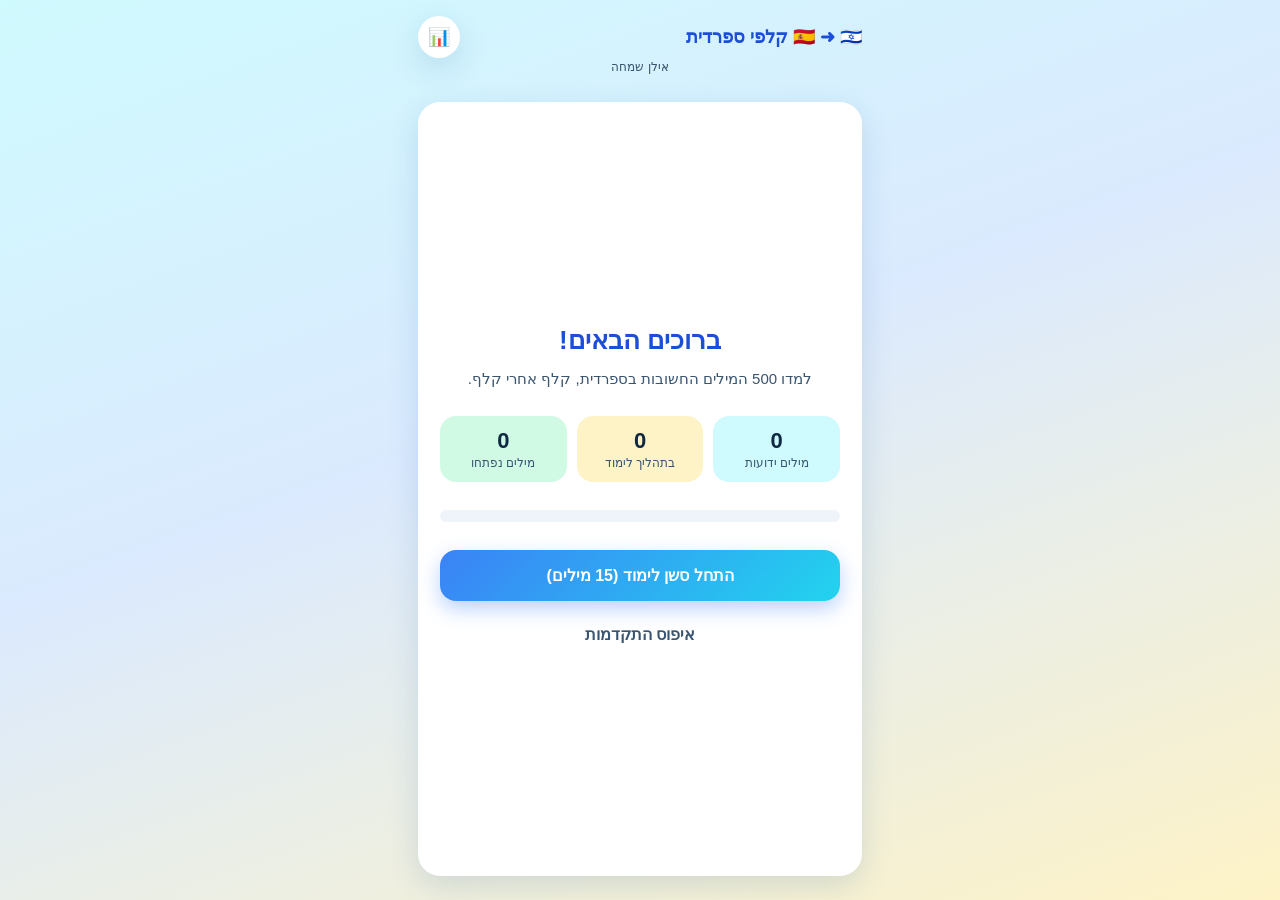
==== commit 5e062cf5: "Add credit line under the app title Co-Authored-By: Claude Sonnet 5 <noreply@anthropic.com> Claude-S" ====
--- a/index.html
+++ b/index.html
@@ -3,12 +3,12 @@
 <head>
 <meta charset="UTF-8">
 <meta name="viewport" content="width=device-width, initial-scale=1.0, maximum-scale=1.0, user-scalable=no, viewport-fit=cover">
-<meta name="theme-color" content="#22c55e">
+<meta name="theme-color" content="#2196F3">
 <meta name="mobile-web-app-capable" content="yes">
 <meta name="apple-mobile-web-app-capable" content="yes">
 <meta name="apple-mobile-web-app-status-bar-style" content="black-translucent">
-<meta name="apple-mobile-web-app-title" content="משחק הזכרון">
-<title>משחק הזכרון</title>
+<meta name="apple-mobile-web-app-title" content="קלפי ספרדית">
+<title>קלפי ספרדית - למידת 500 מילים</title>
 <link rel="manifest" href="manifest.json">
 <link rel="icon" href="icons/icon-192.png" type="image/png">
 <link rel="apple-touch-icon" href="icons/icon-192.png">
@@ -19,47 +19,111 @@
 <div id="app">
 
   <header class="topbar">
-    <div class="brand">🧠 משחק הזכרון</div>
-    <div class="moves-pill">מהלכים: <span id="movesVal">0</span></div>
+    <div class="brand">🇪🇸 ➜ 🇮🇱 קלפי ספרדית</div>
+    <button id="statsBtn" class="icon-btn" aria-label="סטטיסטיקה">📊</button>
   </header>
+  <p class="app-credit">אילן שמחה</p>
 
-  <!-- Home screen -->
+  <!-- Home / start screen -->
   <section id="screen-home" class="screen active">
     <div class="hero-card">
-      <h1>משחק הזכרון</h1>
-      <p>מצאו את הזוגות הזהים! המשחק כולל 4 שלבי התקדמות, מהקטן לגדול.</p>
-      <div class="stage-list" id="stageList"></div>
-      <button id="startBtn" class="btn btn-primary btn-big">התחילו במשחק 🎮</button>
+      <h1>ברוכים הבאים!</h1>
+      <p>למדו 500 המילים החשובות בספרדית, קלף אחרי קלף.</p>
+      <div class="home-stats">
+        <div class="stat-pill pill-cyan">
+          <span class="stat-num" id="homeMastered">0</span>
+          <span class="stat-label">מילים ידועות</span>
+        </div>
+        <div class="stat-pill pill-yellow">
+          <span class="stat-num" id="homeInProgress">0</span>
+          <span class="stat-label">בתהליך לימוד</span>
+        </div>
+        <div class="stat-pill pill-green">
+          <span class="stat-num" id="homeUnlocked">0</span>
+          <span class="stat-label">מילים נפתחו</span>
+        </div>
+      </div>
+      <div class="progress-track" aria-hidden="true">
+        <div class="progress-fill" id="homeProgressFill"></div>
+      </div>
+      <button id="startSessionBtn" class="btn btn-primary btn-big">התחל סשן לימוד (15 מילים)</button>
+      <button id="resetBtn" class="btn btn-ghost">איפוס התקדמות</button>
     </div>
   </section>
 
-  <!-- Game screen -->
-  <section id="screen-game" class="screen">
-    <div class="game-topline">
-      <button id="exitGameBtn" class="icon-btn" aria-label="יציאה">✕</button>
-      <div class="stage-label" id="stageLabel"></div>
-      <div class="pairs-label"><span id="pairsFoundVal">0</span>/<span id="pairsTotalVal">0</span> זוגות</div>
+  <!-- Session screen -->
+  <section id="screen-session" class="screen">
+    <div class="session-topline">
+      <button id="exitSessionBtn" class="icon-btn" aria-label="יציאה">✕</button>
+      <div class="session-progress-wrap">
+        <div class="session-progress-track">
+          <div class="session-progress-fill" id="sessionProgressFill"></div>
+        </div>
+        <div class="session-progress-text"><span id="sessionDone">0</span>/<span id="sessionTotal">15</span> הושלמו</div>
+      </div>
+      <div class="streak-badge" id="streakBadge">🔥 0</div>
     </div>
 
-    <div class="board" id="board"></div>
+    <div class="card-stage">
+      <div class="flashcard" id="flashcard">
+        <div class="card-face card-front">
+          <span class="card-lang-tag tag-blue">ES</span>
+          <button id="speakBtn" class="speak-btn" aria-label="השמע הגייה">🔊</button>
+          <div class="card-word" id="wordEs">palabra</div>
+          <div class="tap-hint">הקש כדי לראות את התרגום 👆</div>
+        </div>
+        <div class="card-face card-back">
+          <span class="card-lang-tag tag-yellow">HE</span>
+          <div class="card-word" id="wordHe">מילה</div>
+          <div class="card-mastery" id="cardMastery"></div>
+        </div>
+      </div>
+    </div>
+
+    <div class="answer-buttons" id="answerButtons">
+      <button id="btnWrong" class="btn btn-wrong">❌ טעיתי</button>
+      <button id="btnCorrect" class="btn btn-correct">✅ ידעתי!</button>
+    </div>
   </section>
 
-  <!-- Result overlay -->
-  <div id="resultOverlay" class="overlay">
-    <div class="result-card">
-      <div class="result-emoji" id="resultEmoji">🎉</div>
-      <h2 id="resultTitle">כל הכבוד!</h2>
-      <p id="resultText"></p>
-      <div class="result-actions">
-        <button id="nextStageBtn" class="btn btn-primary btn-big">לשלב הבא</button>
-        <button id="backHomeBtn" class="btn btn-ghost">חזרה לתפריט</button>
+  <!-- Session complete screen -->
+  <section id="screen-complete" class="screen">
+    <div class="hero-card complete-card">
+      <div class="complete-emoji">🎉</div>
+      <h1>כל הכבוד!</h1>
+      <p>סיימת סשן לימוד של 15 מילים.</p>
+      <div class="home-stats">
+        <div class="stat-pill pill-green">
+          <span class="stat-num" id="doneCorrectFirst">0</span>
+          <span class="stat-label">נכון בפעם הראשונה</span>
+        </div>
+        <div class="stat-pill pill-cyan">
+          <span class="stat-num" id="doneMasteredNow">0</span>
+          <span class="stat-label">מילים חדשות שנלמדו לגמרי</span>
+        </div>
+      </div>
+      <button id="nextSessionBtn" class="btn btn-primary btn-big">סשן נוסף</button>
+      <button id="backHomeBtn" class="btn btn-ghost">חזרה למסך הבית</button>
+    </div>
+  </section>
+
+  <!-- Stats modal -->
+  <div id="statsModal" class="modal">
+    <div class="modal-card">
+      <button id="closeStats" class="icon-btn modal-close" aria-label="סגור">✕</button>
+      <h2>ההתקדמות שלי</h2>
+      <div class="stats-grid" id="statsGrid"></div>
+      <div class="legend">
+        <span><i class="dot dot-green"></i> ידוע (5/5)</span>
+        <span><i class="dot dot-yellow"></i> בתהליך</span>
+        <span><i class="dot dot-blue"></i> טרם נפתח</span>
       </div>
     </div>
   </div>
 
 </div>
 
-<script src="js/memory-data.js"></script>
-<script src="js/memory-game.js"></script>
+<script src="js/words.js"></script>
+<script src="js/app.js"></script>
 </body>
 </html>
--- a/css/style.css
+++ b/css/style.css
@@ -1,263 +1,404 @@
-* {
-  box-sizing: border-box;
-  -webkit-tap-highlight-color: transparent;
-}
+:root {
+  --cyan: #22d3ee;
+  --cyan-light: #cffafe;
+  --blue: #3b82f6;
+  --blue-light: #dbeafe;
+  --blue-dark: #1d4ed8;
+  --yellow: #fbbf24;
+  --yellow-light: #fef3c7;
+  --amber: #f59e0b;
+  --green: #34d399;
+  --green-light: #d1fae5;
+  --green-dark: #059669;
+  --ink: #0f2942;
+  --ink-soft: #3a5570;
+  --white: #ffffff;
+  --radius: 22px;
+  --shadow: 0 10px 30px rgba(30, 90, 150, 0.15);
+}
+
+* { box-sizing: border-box; }
 
 html, body {
   margin: 0;
   padding: 0;
   height: 100%;
-  background: #f0fdf4;
-  color: #14532d;
-  font-family: -apple-system, BlinkMacSystemFont, "Segoe UI", Roboto, Arial, sans-serif;
   overscroll-behavior: none;
+  -webkit-tap-highlight-color: transparent;
+}
+
+body {
+  font-family: "Segoe UI", "Assistant", "Heebo", Arial, sans-serif;
+  background: linear-gradient(160deg, var(--cyan-light) 0%, var(--blue-light) 45%, var(--yellow-light) 100%);
+  color: var(--ink);
+  min-height: 100vh;
+  min-height: 100dvh;
+  direction: rtl;
 }
 
 #app {
+  max-width: 480px;
+  margin: 0 auto;
+  min-height: 100vh;
   min-height: 100dvh;
   display: flex;
   flex-direction: column;
-  background: linear-gradient(180deg, #ecfeff 0%, #f0fdf4 45%, #fefce8 100%);
+  padding: env(safe-area-inset-top) env(safe-area-inset-right) env(safe-area-inset-bottom) env(safe-area-inset-left);
 }
 
 .topbar {
   display: flex;
   align-items: center;
   justify-content: space-between;
-  padding: 14px 16px;
-  padding-top: max(14px, env(safe-area-inset-top));
+  padding: 16px 18px 6px;
 }
 
 .brand {
-  font-size: 1.1rem;
   font-weight: 800;
-  color: #15803d;
-}
-
-.moves-pill {
-  background: #fef9c3;
-  color: #854d0e;
-  border-radius: 999px;
-  padding: 6px 12px;
-  font-weight: 700;
-  font-size: 0.85rem;
+  font-size: 18px;
+  color: var(--blue-dark);
+}
+
+.app-credit { margin: -4px 0 6px; color: var(--ink-soft); font-size: 12px; text-align: center; }
+
+.icon-btn {
+  background: var(--white);
+  border: none;
+  border-radius: 50%;
+  width: 42px;
+  height: 42px;
+  font-size: 18px;
+  box-shadow: var(--shadow);
+  cursor: pointer;
+  display: flex;
+  align-items: center;
+  justify-content: center;
 }
 
 .screen {
   display: none;
   flex: 1;
   flex-direction: column;
-  padding: 0 16px 24px;
-}
-
-.screen.active {
-  display: flex;
-}
+  padding: 10px 18px 24px;
+}
+.screen.active { display: flex; }
 
 .hero-card {
+  background: var(--white);
+  border-radius: var(--radius);
+  box-shadow: var(--shadow);
+  padding: 28px 22px;
+  margin-top: 12px;
+  text-align: center;
+  flex: 1;
   display: flex;
   flex-direction: column;
-  gap: 12px;
-  text-align: center;
-}
-
-.hero-card h1 {
-  margin: 4px 0 0;
-  font-size: 1.6rem;
-  color: #15803d;
-}
-
-.hero-card > p {
-  margin: 0 0 4px;
-  color: #4d7c0f;
-  font-size: 0.95rem;
-}
-
-.stage-list {
+  justify-content: center;
+  gap: 14px;
+}
+
+.hero-card h1 { margin: 0; font-size: 26px; color: var(--blue-dark); }
+.hero-card p { margin: 0 0 6px; color: var(--ink-soft); font-size: 15px; }
+
+.home-stats {
+  display: flex;
+  gap: 10px;
+  justify-content: center;
+  flex-wrap: wrap;
+  margin: 8px 0;
+}
+
+.stat-pill {
+  flex: 1;
+  min-width: 96px;
+  border-radius: 16px;
+  padding: 12px 8px;
   display: flex;
   flex-direction: column;
-  gap: 8px;
-  margin: 4px 0 8px;
-}
-
-.stage-row {
-  display: flex;
-  align-items: center;
-  justify-content: space-between;
-  background: #fff;
-  border: 2px solid #a7f3d0;
-  border-radius: 14px;
-  padding: 10px 16px;
-  font-weight: 700;
-  color: #0f766e;
-}
-
-.stage-row .stage-size {
-  color: #0891b2;
-  font-weight: 800;
+  align-items: center;
+  gap: 2px;
+}
+.pill-cyan { background: var(--cyan-light); }
+.pill-yellow { background: var(--yellow-light); }
+.pill-green { background: var(--green-light); }
+
+.stat-num { font-size: 22px; font-weight: 800; color: var(--ink); }
+.stat-label { font-size: 12px; color: var(--ink-soft); }
+
+.progress-track {
+  height: 12px;
+  background: #eef4fa;
+  border-radius: 8px;
+  overflow: hidden;
+  margin: 6px 0 14px;
+}
+.progress-fill {
+  height: 100%;
+  width: 0%;
+  background: linear-gradient(90deg, var(--cyan), var(--green));
+  border-radius: 8px;
+  transition: width .5s ease;
 }
 
 .btn {
   border: none;
-  border-radius: 14px;
-  padding: 14px 18px;
-  font-size: 1rem;
-  font-weight: 800;
-  cursor: pointer;
-}
+  border-radius: 16px;
+  padding: 16px 20px;
+  font-size: 16px;
+  font-weight: 700;
+  cursor: pointer;
+  transition: transform .12s ease, filter .12s ease;
+}
+.btn:active { transform: scale(0.97); }
 
 .btn-primary {
-  background: linear-gradient(145deg, #4ade80, #22c55e);
-  color: #052e16;
-}
-
-.btn-big {
-  font-size: 1.05rem;
-}
+  background: linear-gradient(135deg, var(--blue), var(--cyan));
+  color: var(--white);
+  box-shadow: 0 8px 20px rgba(59,130,246,0.35);
+}
+.btn-big { width: 100%; }
 
 .btn-ghost {
   background: transparent;
-  color: #0f766e;
-  border: 1px solid #67e8f9;
-}
-
-/* Game screen */
-.game-topline {
-  display: flex;
-  align-items: center;
-  justify-content: space-between;
-  padding: 6px 0 12px;
-}
-
-.icon-btn {
-  background: #fef9c3;
-  border: none;
-  color: #854d0e;
-  width: 36px;
-  height: 36px;
-  border-radius: 50%;
-  font-size: 1rem;
-  cursor: pointer;
-}
-
-.stage-label {
+  color: var(--ink-soft);
+  font-weight: 600;
+  padding: 10px;
+}
+
+/* Session screen */
+.session-topline {
+  display: flex;
+  align-items: center;
+  gap: 10px;
+  margin: 6px 0 18px;
+}
+
+.session-progress-wrap { flex: 1; }
+.session-progress-track {
+  height: 10px;
+  background: var(--white);
+  border-radius: 8px;
+  overflow: hidden;
+  box-shadow: inset 0 0 0 1px rgba(0,0,0,0.04);
+}
+.session-progress-fill {
+  height: 100%;
+  width: 0%;
+  background: linear-gradient(90deg, var(--green), var(--cyan));
+  transition: width .4s ease;
+}
+.session-progress-text {
+  font-size: 12px;
+  color: var(--ink-soft);
+  margin-top: 4px;
+  text-align: center;
+}
+
+.streak-badge {
+  background: var(--yellow-light);
+  color: #92400e;
   font-weight: 800;
-  font-size: 0.95rem;
-  color: #0f766e;
-}
-
-.pairs-label {
-  font-size: 0.85rem;
-  font-weight: 700;
-  color: #4d7c0f;
-}
-
-.board {
-  display: grid;
-  gap: 8px;
-  margin: 0 auto;
+  border-radius: 14px;
+  padding: 8px 12px;
+  font-size: 14px;
+  white-space: nowrap;
+}
+
+.card-stage {
+  flex: 1;
+  display: flex;
+  align-items: center;
+  justify-content: center;
+  perspective: 1200px;
+  min-height: 320px;
+}
+
+.flashcard {
   width: 100%;
-  max-width: 480px;
-}
-
-.card {
-  aspect-ratio: 1 / 1;
-  border-radius: 10px;
-  border: none;
-  cursor: pointer;
-  perspective: 600px;
-  padding: 0;
-  background: transparent;
-}
-
-.card-inner {
+  max-width: 340px;
+  height: 320px;
   position: relative;
-  width: 100%;
-  height: 100%;
-  transition: transform 0.35s ease;
   transform-style: preserve-3d;
-}
-
-.card.flipped .card-inner,
-.card.matched .card-inner {
-  transform: rotateY(180deg);
-}
+  transition: transform .5s cubic-bezier(.4,.2,.2,1);
+  cursor: pointer;
+}
+.flashcard.flipped { transform: rotateY(180deg); }
+.flashcard.no-transition { transition: none; }
 
 .card-face {
   position: absolute;
   inset: 0;
-  display: flex;
-  align-items: center;
-  justify-content: center;
-  border-radius: 10px;
+  border-radius: var(--radius);
   backface-visibility: hidden;
-}
-
+  display: flex;
+  flex-direction: column;
+  align-items: center;
+  justify-content: center;
+  padding: 24px;
+  box-shadow: var(--shadow);
+  text-align: center;
+}
+
+.card-front {
+  background: linear-gradient(160deg, var(--blue) 0%, var(--cyan) 100%);
+  color: var(--white);
+}
 .card-back {
-  background: linear-gradient(145deg, #22d3ee, #22c55e);
-  font-size: 1.2rem;
-}
-
-.card-back::after {
-  content: '?';
-  color: #ecfeff;
-  font-weight: 900;
-}
-
-.card-front {
-  background: #fef9c3;
+  background: linear-gradient(160deg, var(--green) 0%, var(--yellow) 100%);
+  color: #123;
   transform: rotateY(180deg);
-  font-size: clamp(1.1rem, 6vw, 1.8rem);
-}
-
-.card.matched .card-front {
-  background: #bbf7d0;
-}
-
-/* Result overlay */
-.overlay {
+}
+
+.card-lang-tag {
+  position: absolute;
+  top: 18px;
+  right: 18px;
+  font-size: 12px;
+  font-weight: 800;
+  padding: 4px 10px;
+  border-radius: 20px;
+  background: rgba(255,255,255,0.35);
+  letter-spacing: 1px;
+}
+
+.card-word {
+  font-size: 34px;
+  font-weight: 800;
+  line-height: 1.3;
+  word-break: break-word;
+}
+
+.speak-btn {
+  position: absolute;
+  top: 16px;
+  left: 18px;
+  border: none;
+  background: rgba(255,255,255,0.35);
+  color: inherit;
+  font-size: 20px;
+  width: 42px;
+  height: 42px;
+  border-radius: 50%;
+  cursor: pointer;
+  display: flex;
+  align-items: center;
+  justify-content: center;
+}
+.speak-btn:active { transform: scale(0.92); }
+#wordEs { direction: ltr; }
+#wordHe { direction: rtl; }
+
+.tap-hint {
+  position: absolute;
+  bottom: 20px;
+  font-size: 13px;
+  opacity: 0.9;
+}
+
+.card-mastery {
+  position: absolute;
+  bottom: 18px;
+  font-size: 13px;
+  font-weight: 700;
+  color: #14532d;
+}
+
+.answer-buttons {
+  display: flex;
+  gap: 12px;
+  margin-top: 22px;
+  visibility: hidden;
+}
+.answer-buttons.show { visibility: visible; }
+
+.btn-wrong, .btn-correct {
+  flex: 1;
+  border-radius: 18px;
+  padding: 18px 10px;
+  font-size: 16px;
+  font-weight: 800;
+  border: none;
+  cursor: pointer;
+}
+.btn-wrong {
+  background: var(--yellow-light);
+  color: #92400e;
+  border: 2px solid var(--amber);
+}
+.btn-correct {
+  background: var(--green-light);
+  color: var(--green-dark);
+  border: 2px solid var(--green);
+}
+.btn-wrong:active, .btn-correct:active { transform: scale(0.96); }
+
+/* Complete screen */
+.complete-card { justify-content: center; }
+.complete-emoji { font-size: 56px; }
+
+/* Stats modal */
+.modal {
   position: fixed;
   inset: 0;
-  background: rgba(20, 83, 45, 0.55);
+  background: rgba(15,41,66,0.45);
   display: none;
-  align-items: center;
-  justify-content: center;
+  align-items: flex-end;
+  justify-content: center;
+  z-index: 50;
+}
+.modal.show { display: flex; }
+.modal-card {
+  background: var(--white);
+  width: 100%;
+  max-width: 480px;
+  max-height: 82vh;
+  border-radius: 24px 24px 0 0;
   padding: 20px;
-  z-index: 20;
-}
-
-.overlay.active {
-  display: flex;
-}
-
-.result-card {
-  background: #ffffff;
-  border: 2px solid #a7f3d0;
-  border-radius: 20px;
-  padding: 28px 20px;
+  position: relative;
+  overflow-y: auto;
+}
+.modal-close { position: absolute; left: 16px; top: 16px; }
+.modal-card h2 { margin-top: 0; color: var(--blue-dark); text-align: center; }
+
+.stats-grid {
+  display: grid;
+  grid-template-columns: repeat(auto-fill, minmax(56px, 1fr));
+  gap: 6px;
+  margin: 14px 0;
+}
+.word-cell {
+  border-radius: 8px;
+  padding: 6px 2px;
+  font-size: 11px;
   text-align: center;
-  max-width: 340px;
-  width: 100%;
-}
-
-.result-emoji {
-  font-size: 3rem;
-  margin-bottom: 8px;
-}
-
-.result-card h2 {
-  margin: 0 0 8px;
-  color: #15803d;
-}
-
-#resultText {
-  color: #4d7c0f;
-  margin: 0 0 18px;
-  font-size: 1.02rem;
-}
-
-.result-actions {
-  display: flex;
-  flex-direction: column;
-  gap: 10px;
-}
+  color: #123;
+  overflow: hidden;
+  text-overflow: ellipsis;
+  white-space: nowrap;
+  direction: ltr;
+  cursor: pointer;
+  user-select: none;
+}
+.word-cell:active { transform: scale(0.95); }
+.word-cell.cell-flipped { direction: rtl; box-shadow: inset 0 0 0 2px var(--blue); }
+.cell-mastered { background: var(--green-light); color: var(--green-dark); font-weight: 700; }
+.cell-progress { background: var(--yellow-light); color: #92400e; font-weight: 700; }
+.cell-locked { background: #eef4fa; color: #93a5b8; }
+
+.legend {
+  display: flex;
+  gap: 14px;
+  justify-content: center;
+  font-size: 12px;
+  color: var(--ink-soft);
+  flex-wrap: wrap;
+}
+.dot { width: 10px; height: 10px; border-radius: 50%; display: inline-block; margin-left: 5px; }
+.dot-green { background: var(--green); }
+.dot-yellow { background: var(--yellow); }
+.dot-blue { background: var(--blue); }
+
+@media (max-width: 360px) {
+  .card-word { font-size: 28px; }
+  .flashcard { height: 280px; }
+}
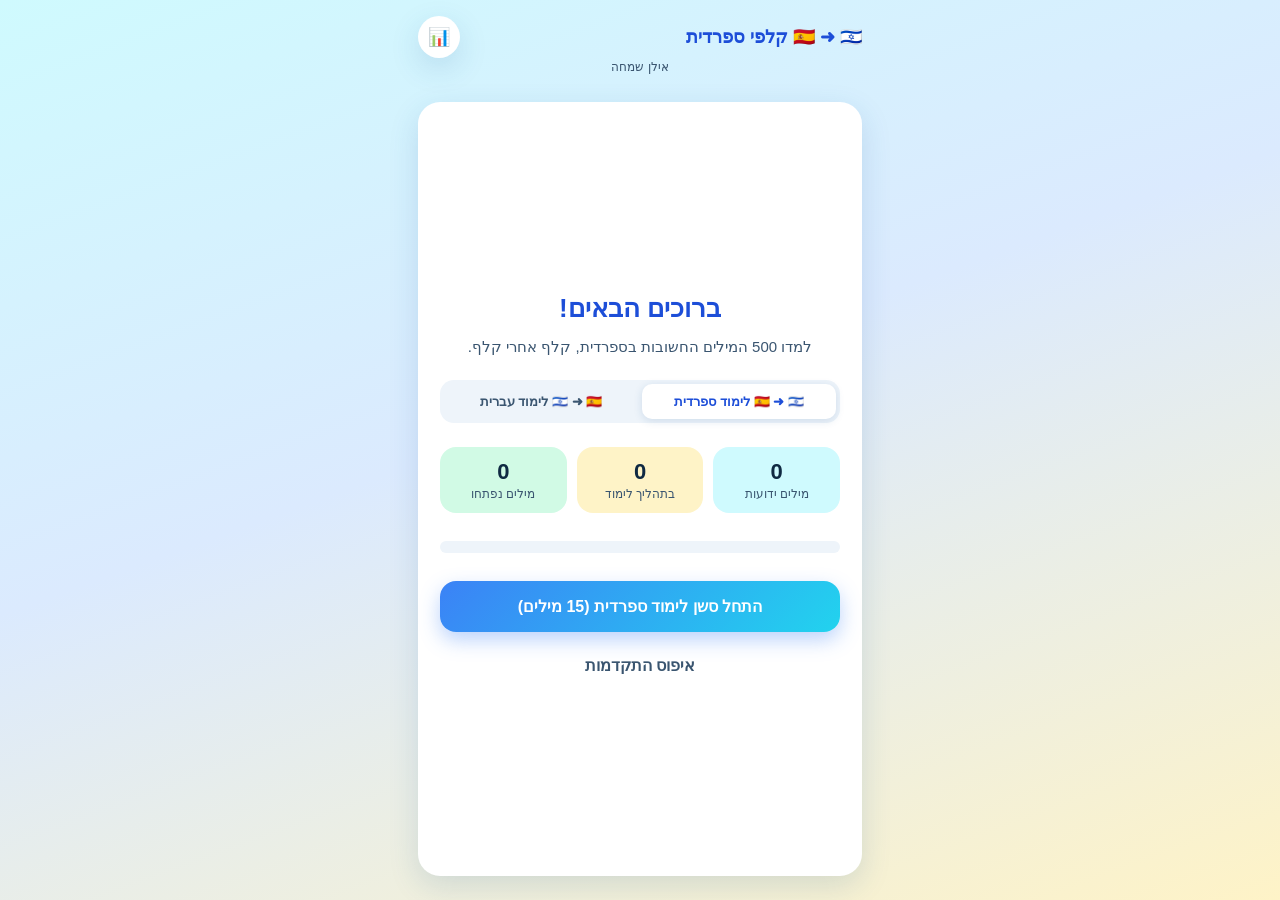
==== commit 55f0432f: "Add a direction toggle: learn Spanish, or Hebrew from Spanish A segmented control on the home screen" ====
--- a/index.html
+++ b/index.html
@@ -29,6 +29,10 @@
     <div class="hero-card">
       <h1>ברוכים הבאים!</h1>
       <p>למדו 500 המילים החשובות בספרדית, קלף אחרי קלף.</p>
+      <div class="direction-toggle" role="group" aria-label="בחירת כיוון לימוד">
+        <button id="dirEs2He" class="direction-btn active">🇪🇸 ➜ 🇮🇱 לימוד ספרדית</button>
+        <button id="dirHe2Es" class="direction-btn">🇮🇱 ➜ 🇪🇸 לימוד עברית</button>
+      </div>
       <div class="home-stats">
         <div class="stat-pill pill-cyan">
           <span class="stat-num" id="homeMastered">0</span>
@@ -67,14 +71,14 @@
     <div class="card-stage">
       <div class="flashcard" id="flashcard">
         <div class="card-face card-front">
-          <span class="card-lang-tag tag-blue">ES</span>
+          <span class="card-lang-tag tag-blue" id="cardTagFront">ES</span>
           <button id="speakBtn" class="speak-btn" aria-label="השמע הגייה">🔊</button>
-          <div class="card-word" id="wordEs">palabra</div>
+          <div class="card-word" id="wordFront">palabra</div>
           <div class="tap-hint">הקש כדי לראות את התרגום 👆</div>
         </div>
         <div class="card-face card-back">
-          <span class="card-lang-tag tag-yellow">HE</span>
-          <div class="card-word" id="wordHe">מילה</div>
+          <span class="card-lang-tag tag-yellow" id="cardTagBack">HE</span>
+          <div class="card-word" id="wordBack">מילה</div>
           <div class="card-mastery" id="cardMastery"></div>
         </div>
       </div>
--- a/css/style.css
+++ b/css/style.css
@@ -100,6 +100,32 @@
 .hero-card h1 { margin: 0; font-size: 26px; color: var(--blue-dark); }
 .hero-card p { margin: 0 0 6px; color: var(--ink-soft); font-size: 15px; }
 
+.direction-toggle {
+  display: flex;
+  background: #eef4fa;
+  border-radius: 14px;
+  padding: 4px;
+  gap: 4px;
+  margin: 4px 0 2px;
+}
+.direction-btn {
+  flex: 1;
+  border: none;
+  background: transparent;
+  padding: 10px 6px;
+  border-radius: 10px;
+  font-size: 13px;
+  font-weight: 700;
+  color: var(--ink-soft);
+  cursor: pointer;
+}
+.direction-btn.active {
+  background: var(--white);
+  color: var(--blue-dark);
+  box-shadow: 0 2px 8px rgba(30,90,150,0.15);
+}
+.direction-btn:active { transform: scale(0.97); }
+
 .home-stats {
   display: flex;
   gap: 10px;
@@ -285,8 +311,6 @@
   justify-content: center;
 }
 .speak-btn:active { transform: scale(0.92); }
-#wordEs { direction: ltr; }
-#wordHe { direction: rtl; }
 
 .tap-hint {
   position: absolute;
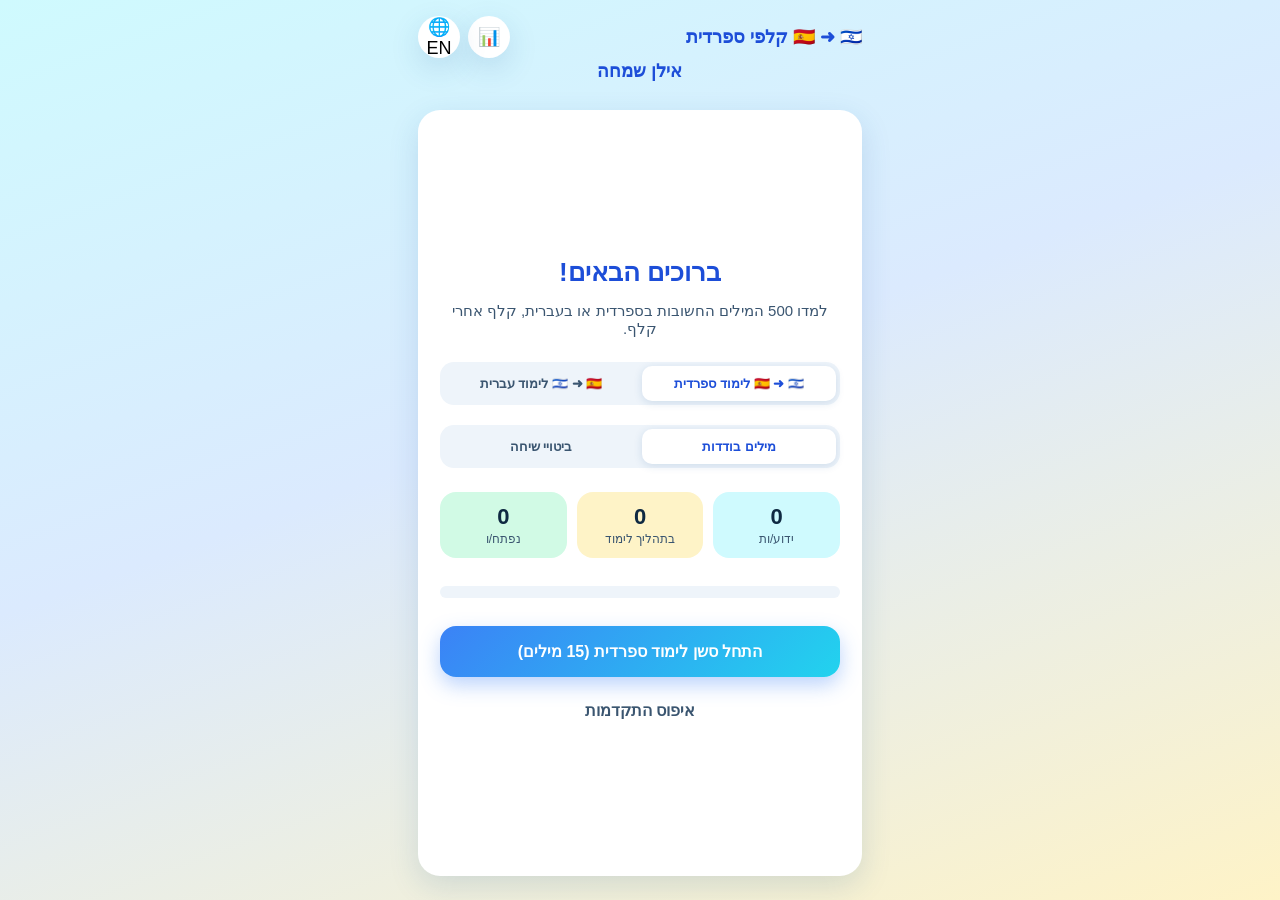
==== commit abdfaec5: "Add conversation phrases mode, app language selector, and emphasize credit - New "ביטויי שיחה" (conv" ====
--- a/index.html
+++ b/index.html
@@ -19,32 +19,39 @@
 <div id="app">
 
   <header class="topbar">
-    <div class="brand">🇪🇸 ➜ 🇮🇱 קלפי ספרדית</div>
-    <button id="statsBtn" class="icon-btn" aria-label="סטטיסטיקה">📊</button>
+    <div class="brand" id="brandText">🇪🇸 ➜ 🇮🇱 קלפי ספרדית</div>
+    <div class="topbar-actions">
+      <button id="statsBtn" class="icon-btn" aria-label="סטטיסטיקה">📊</button>
+      <button id="langBtn" class="icon-btn" aria-label="שינוי שפת התצוגה">🌐</button>
+    </div>
   </header>
   <p class="app-credit">אילן שמחה</p>
 
   <!-- Home / start screen -->
   <section id="screen-home" class="screen active">
     <div class="hero-card">
-      <h1>ברוכים הבאים!</h1>
-      <p>למדו 500 המילים החשובות בספרדית, קלף אחרי קלף.</p>
+      <h1 id="homeTitle">ברוכים הבאים!</h1>
+      <p id="homeIntro">למדו 500 המילים החשובות בספרדית או בעברית, קלף אחרי קלף.</p>
       <div class="direction-toggle" role="group" aria-label="בחירת כיוון לימוד">
         <button id="dirEs2He" class="direction-btn active">🇪🇸 ➜ 🇮🇱 לימוד ספרדית</button>
         <button id="dirHe2Es" class="direction-btn">🇮🇱 ➜ 🇪🇸 לימוד עברית</button>
       </div>
+      <div class="direction-toggle" role="group" aria-label="בחירת סוג תוכן">
+        <button id="typeWords" class="direction-btn active">מילים בודדות</button>
+        <button id="typePhrases" class="direction-btn">ביטויי שיחה</button>
+      </div>
       <div class="home-stats">
         <div class="stat-pill pill-cyan">
           <span class="stat-num" id="homeMastered">0</span>
-          <span class="stat-label">מילים ידועות</span>
+          <span class="stat-label" id="statLabelMastered">מילים ידועות</span>
         </div>
         <div class="stat-pill pill-yellow">
           <span class="stat-num" id="homeInProgress">0</span>
-          <span class="stat-label">בתהליך לימוד</span>
+          <span class="stat-label" id="statLabelInProgress">בתהליך לימוד</span>
         </div>
         <div class="stat-pill pill-green">
           <span class="stat-num" id="homeUnlocked">0</span>
-          <span class="stat-label">מילים נפתחו</span>
+          <span class="stat-label" id="statLabelUnlocked">מילים נפתחו</span>
         </div>
       </div>
       <div class="progress-track" aria-hidden="true">
@@ -63,7 +70,7 @@
         <div class="session-progress-track">
           <div class="session-progress-fill" id="sessionProgressFill"></div>
         </div>
-        <div class="session-progress-text"><span id="sessionDone">0</span>/<span id="sessionTotal">15</span> הושלמו</div>
+        <div class="session-progress-text"><span id="sessionDone">0</span>/<span id="sessionTotal">15</span> <span id="sessionDoneLabel">הושלמו</span></div>
       </div>
       <div class="streak-badge" id="streakBadge">🔥 0</div>
     </div>
@@ -74,7 +81,7 @@
           <span class="card-lang-tag tag-blue" id="cardTagFront">ES</span>
           <button id="speakBtn" class="speak-btn" aria-label="השמע הגייה">🔊</button>
           <div class="card-word" id="wordFront">palabra</div>
-          <div class="tap-hint">הקש כדי לראות את התרגום 👆</div>
+          <div class="tap-hint" id="tapHint">הקש כדי לראות את התרגום 👆</div>
         </div>
         <div class="card-face card-back">
           <span class="card-lang-tag tag-yellow" id="cardTagBack">HE</span>
@@ -94,16 +101,16 @@
   <section id="screen-complete" class="screen">
     <div class="hero-card complete-card">
       <div class="complete-emoji">🎉</div>
-      <h1>כל הכבוד!</h1>
-      <p>סיימת סשן לימוד של 15 מילים.</p>
+      <h1 id="completeTitle">כל הכבוד!</h1>
+      <p id="completeSub">סיימת סשן לימוד של 15 מילים.</p>
       <div class="home-stats">
         <div class="stat-pill pill-green">
           <span class="stat-num" id="doneCorrectFirst">0</span>
-          <span class="stat-label">נכון בפעם הראשונה</span>
+          <span class="stat-label" id="doneCorrectLabel">נכון בפעם הראשונה</span>
         </div>
         <div class="stat-pill pill-cyan">
           <span class="stat-num" id="doneMasteredNow">0</span>
-          <span class="stat-label">מילים חדשות שנלמדו לגמרי</span>
+          <span class="stat-label" id="doneMasteredLabel">מילים חדשות שנלמדו לגמרי</span>
         </div>
       </div>
       <button id="nextSessionBtn" class="btn btn-primary btn-big">סשן נוסף</button>
@@ -115,12 +122,12 @@
   <div id="statsModal" class="modal">
     <div class="modal-card">
       <button id="closeStats" class="icon-btn modal-close" aria-label="סגור">✕</button>
-      <h2>ההתקדמות שלי</h2>
+      <h2 id="statsTitle">ההתקדמות שלי</h2>
       <div class="stats-grid" id="statsGrid"></div>
       <div class="legend">
-        <span><i class="dot dot-green"></i> ידוע (5/5)</span>
-        <span><i class="dot dot-yellow"></i> בתהליך</span>
-        <span><i class="dot dot-blue"></i> טרם נפתח</span>
+        <span><i class="dot dot-green"></i> <span id="legendMastered">ידוע (5/5)</span></span>
+        <span><i class="dot dot-yellow"></i> <span id="legendProgress">בתהליך</span></span>
+        <span><i class="dot dot-blue"></i> <span id="legendLocked">טרם נפתח</span></span>
       </div>
     </div>
   </div>
@@ -128,6 +135,7 @@
 </div>
 
 <script src="js/words.js"></script>
+<script src="js/phrases.js"></script>
 <script src="js/app.js"></script>
 </body>
 </html>
--- a/css/style.css
+++ b/css/style.css
@@ -59,7 +59,13 @@
   color: var(--blue-dark);
 }
 
-.app-credit { margin: -4px 0 6px; color: var(--ink-soft); font-size: 12px; text-align: center; }
+.topbar-actions {
+  display: flex;
+  align-items: center;
+  gap: 8px;
+}
+
+.app-credit { margin: -4px 0 6px; color: var(--blue-dark); font-size: 18px; font-weight: 800; text-align: center; }
 
 .icon-btn {
   background: var(--white);
